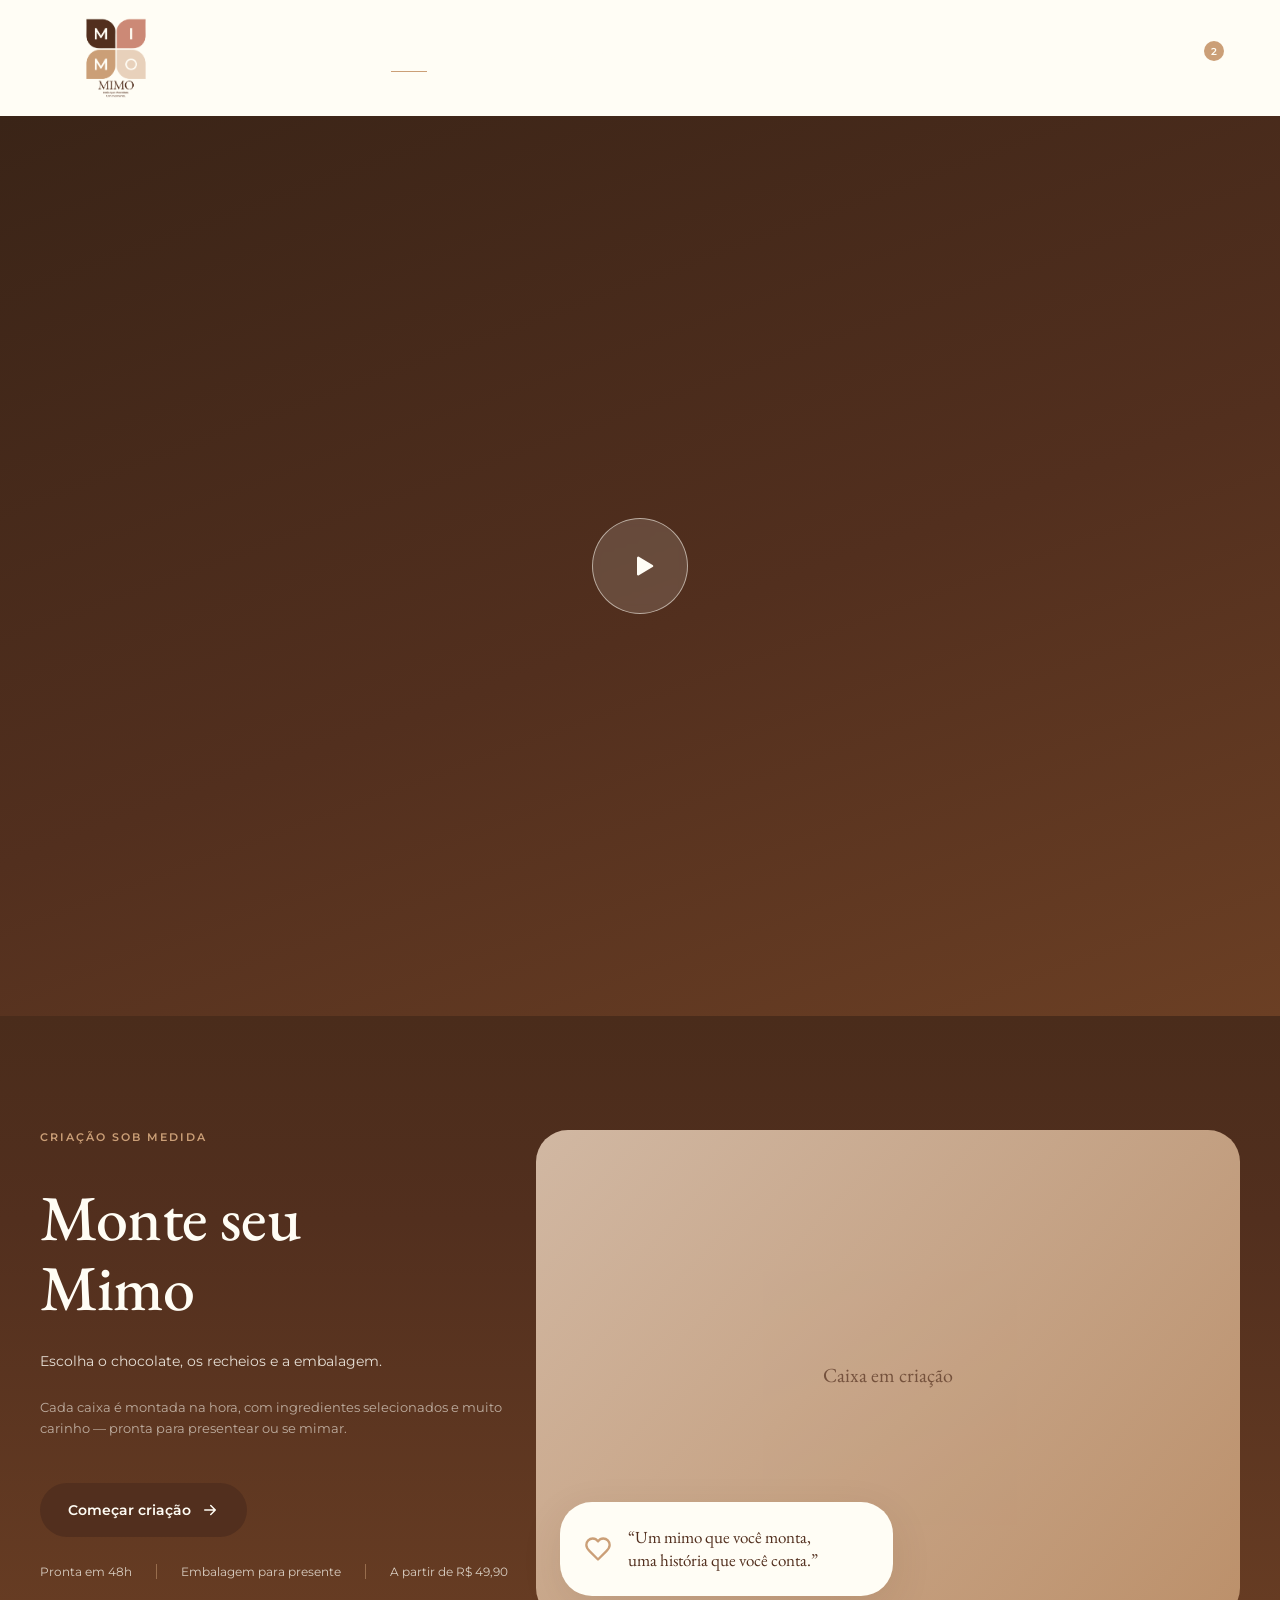
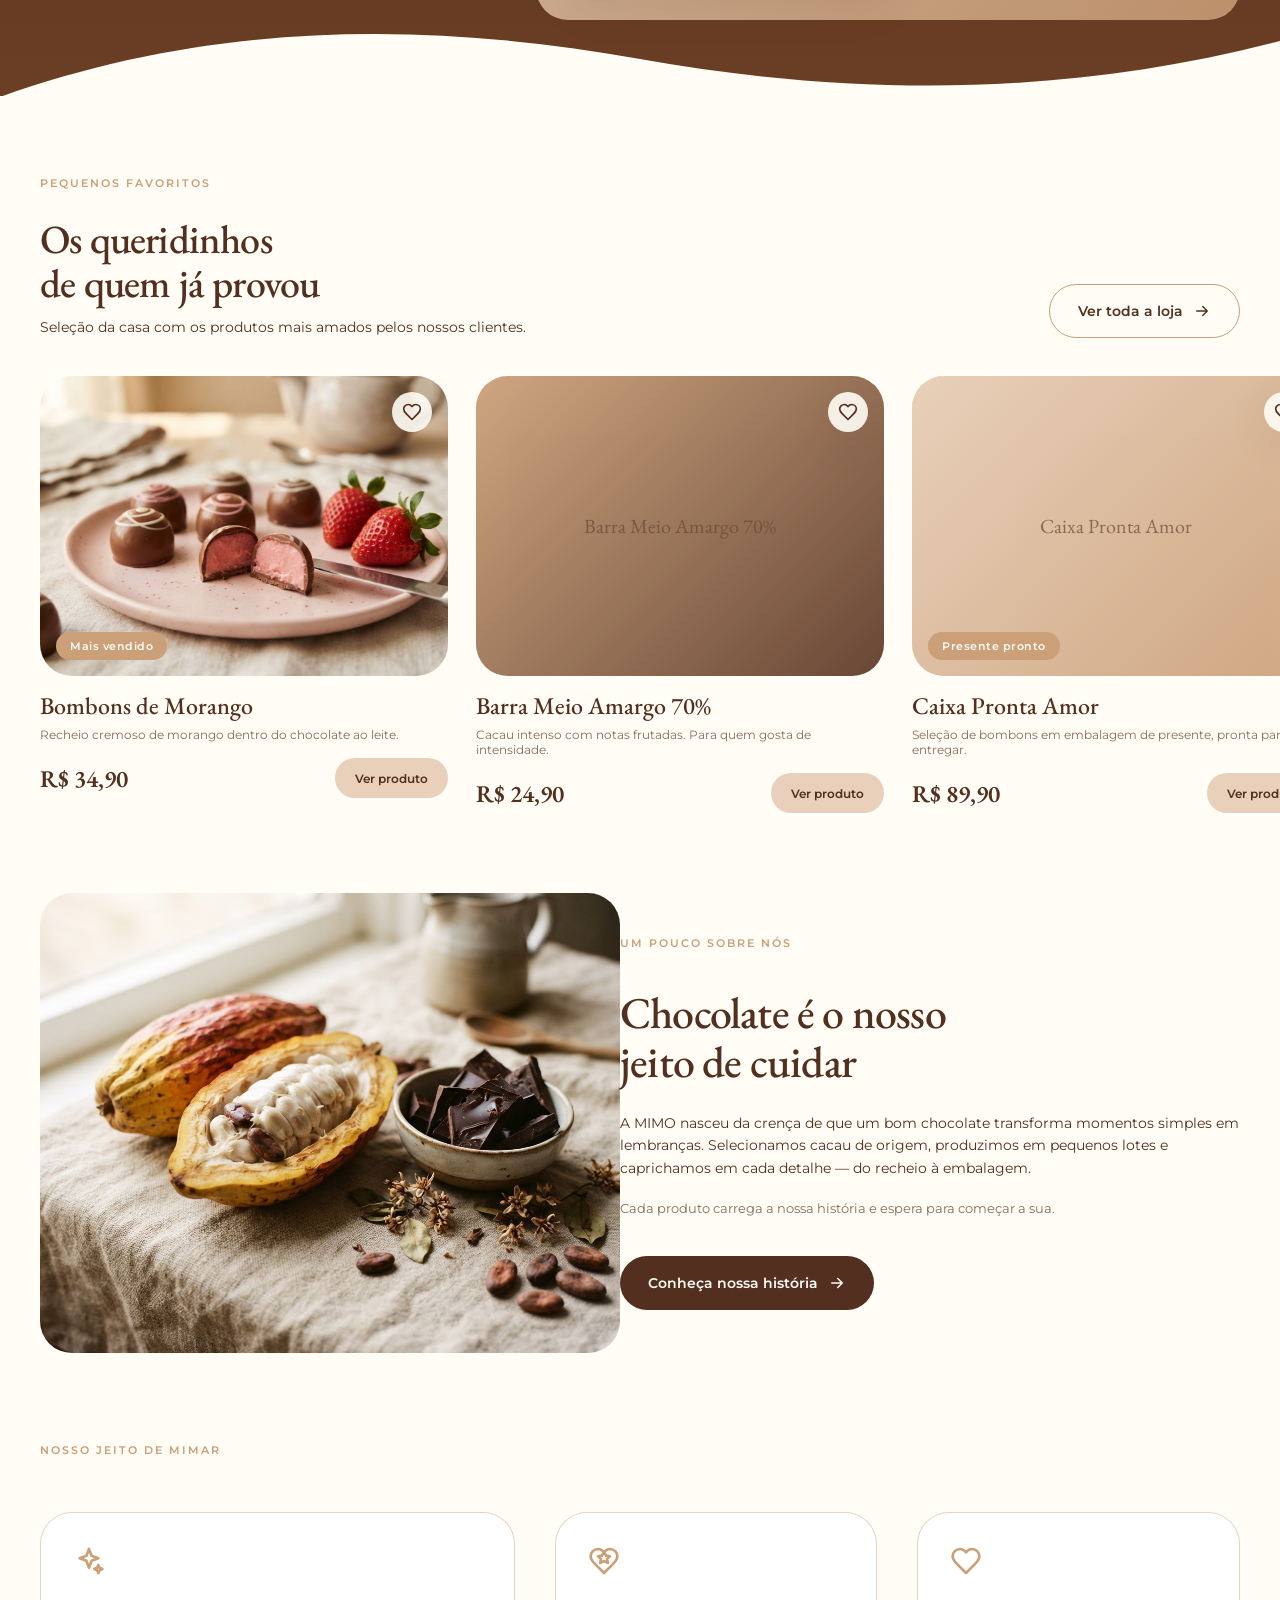
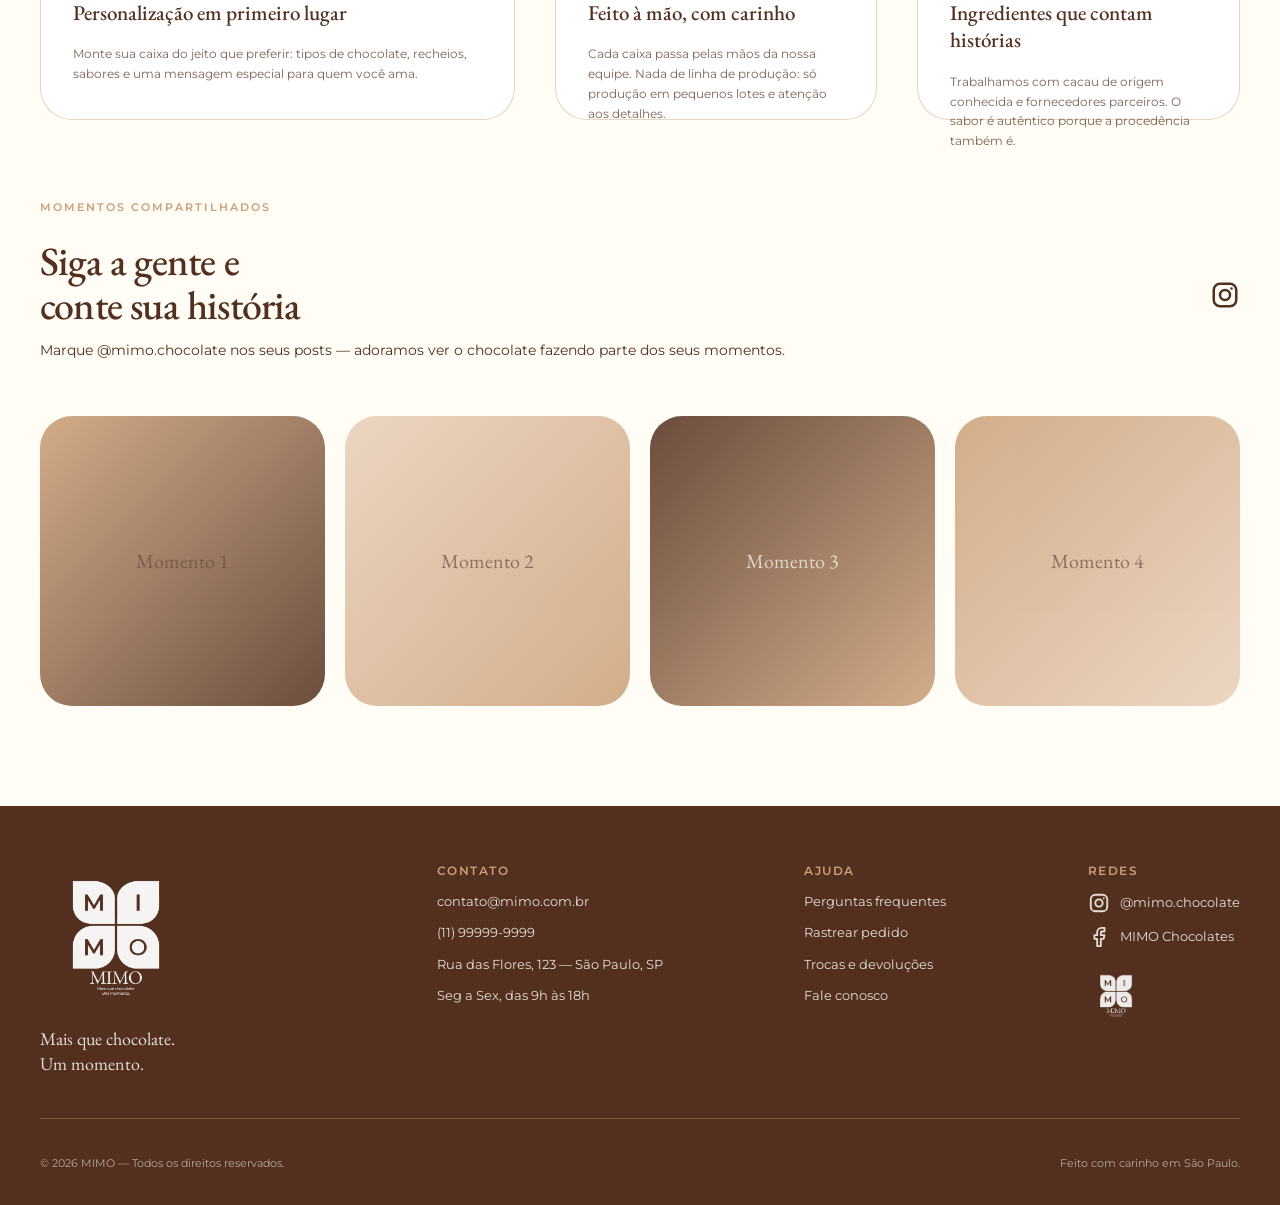
==== index.html @ 8978c0ea "Estrutura inicial do site MIMO: página Início + assets de referência - index.html + assets/css + ass" ====
<!DOCTYPE html>
<html lang="pt-BR">
<head>
  <meta charset="UTF-8">
  <meta name="viewport" content="width=device-width, initial-scale=1.0">
  <title>MIMO — Mais que chocolate. Um momento.</title>
  <link rel="preconnect" href="https://fonts.googleapis.com">
  <link rel="preconnect" href="https://fonts.gstatic.com" crossorigin>
  <link href="https://fonts.googleapis.com/css2?family=EB+Garamond:ital,wght@0,400;0,500;0,600;1,400&family=Montserrat:wght@400;500;600&display=swap" rel="stylesheet">
  <link rel="stylesheet" href="assets/css/style.css">
</head>
<body>

  <!-- ===================== CABEÇALHO ===================== -->
  <header class="site-header" id="siteHeader">
    <a class="header__logo" href="index.html" aria-label="MIMO — página inicial">
      <img src="assets/img/logo.png" alt="MIMO — Mais que chocolate. Um momento.">
    </a>

    <nav class="header__nav" aria-label="Navegação principal">
      <a href="index.html" class="is-active">Início</a>
      <a href="loja.html">Loja</a>
      <a href="criacao.html">Monte seu Mimo</a>
      <a href="mimo-club.html">Mimo Club</a>
      <a href="sobre.html">Sobre</a>
    </nav>

    <div class="header__actions">
      <button class="header__icon" aria-label="Buscar">
        <svg viewBox="0 0 24 24" fill="none" stroke="currentColor" stroke-width="2" stroke-linecap="round"><circle cx="11" cy="11" r="7"/><path d="m20 20-3.5-3.5"/></svg>
      </button>
      <a class="header__icon" href="favoritos.html" aria-label="Favoritos">
        <svg viewBox="0 0 24 24" fill="none" stroke="currentColor" stroke-width="2" stroke-linecap="round" stroke-linejoin="round"><path d="M19 14c1.5-1.5 3-3.2 3-5.5A5.5 5.5 0 0 0 16.5 3c-1.8 0-3.4 1-4.5 2.5C10.9 4 9.3 3 7.5 3A5.5 5.5 0 0 0 2 8.5c0 2.3 1.5 4 3 5.5l7 7Z"/></svg>
      </a>
      <a class="header__account" href="login.html">
        <svg viewBox="0 0 24 24" fill="none" stroke="currentColor" stroke-width="2" stroke-linecap="round" stroke-linejoin="round"><circle cx="12" cy="8" r="4"/><path d="M4 21c0-4 3.6-6.5 8-6.5s8 2.5 8 6.5"/></svg>
        <span>Conta</span>
      </a>
      <a class="header__cart" href="#" aria-label="Carrinho">
        <svg viewBox="0 0 24 24" fill="none" stroke="currentColor" stroke-width="2" stroke-linecap="round" stroke-linejoin="round"><path d="M6 7h12l1.5 13.5a1 1 0 0 1-1 1.1H5.5a1 1 0 0 1-1-1.1L6 7Z"/><path d="M9 10V6a3 3 0 0 1 6 0v4"/></svg>
        <span class="header__cart-count">2</span>
      </a>
    </div>
  </header>

  <main>
    <!-- ===================== HERO / VÍDEO ===================== -->
    <section class="hero" aria-label="Apresentação em vídeo">
      <div class="hero__media">
        <!-- TODO: substituir placeholder pelo vídeo real quando disponível -->
        <div class="hero__placeholder" role="img" aria-label="Vídeo de apresentação da MIMO">
          <button class="hero__play" aria-label="Reproduzir vídeo">
            <svg viewBox="0 0 24 24" fill="currentColor"><path d="M8 5.5v13a1 1 0 0 0 1.5.87l11-6.5a1 1 0 0 0 0-1.74l-11-6.5A1 1 0 0 0 8 5.5Z"/></svg>
          </button>
        </div>
      </div>
    </section>

    <!-- ===================== MONTE SEU MIMO ===================== -->
    <section class="custom">
      <div class="custom__inner">
        <div class="custom__text">
          <p class="chamada">Criação sob medida</p>
          <h1 class="display">Monte seu<br>Mimo</h1>
          <p class="apoio">Escolha o chocolate, os recheios e a embalagem.</p>
          <p class="apoio apoio--muted">Cada caixa é montada na hora, com ingredientes selecionados e muito carinho — pronta para presentear ou se mimar.</p>
          <a href="criacao.html" class="btn btn--primary">
            Começar criação
            <svg viewBox="0 0 24 24" fill="none" stroke="currentColor" stroke-width="2" stroke-linecap="round" stroke-linejoin="round"><path d="M5 12h14M13 6l6 6-6 6"/></svg>
          </a>
          <div class="custom__details">
            <span>Pronta em 48h</span>
            <span>Embalagem para presente</span>
            <span>A partir de R$ 49,90</span>
          </div>
        </div>

        <div class="custom__photo">
          <!-- TODO: substituir placeholder pela foto "Caixa em criação" original do Figma -->
          <div class="photo-placeholder ph-1">
            <span>Caixa em criação</span>
          </div>
          <div class="custom__note">
            <svg viewBox="0 0 24 24" fill="none" stroke="currentColor" stroke-width="2" stroke-linecap="round" stroke-linejoin="round"><path d="M19 14c1.5-1.5 3-3.2 3-5.5A5.5 5.5 0 0 0 16.5 3c-1.8 0-3.4 1-4.5 2.5C10.9 4 9.3 3 7.5 3A5.5 5.5 0 0 0 2 8.5c0 2.3 1.5 4 3 5.5l7 7Z"/></svg>
            <p>“Um mimo que você monta,<br>uma história que você conta.”</p>
          </div>
        </div>
      </div>
      <svg class="custom__wave" viewBox="0 0 1440 76" preserveAspectRatio="none" aria-hidden="true">
        <path d="M0 76 C 240 0, 480 0, 720 38 C 960 76, 1200 76, 1440 20 L1440 76 L0 76 Z" fill="#FFFDF5"/>
      </svg>
    </section>

    <!-- ===================== PEQUENOS FAVORITOS ===================== -->
    <section class="favorites">
      <div class="section-head">
        <div class="section-head__text">
          <p class="chamada">Pequenos favoritos</p>
          <h2 class="display">Os queridinhos<br>de quem já provou</h2>
          <p class="apoio">Seleção da casa com os produtos mais amados pelos nossos clientes.</p>
        </div>
        <a href="loja.html" class="btn btn--ghost">
          Ver toda a loja
          <svg viewBox="0 0 24 24" fill="none" stroke="currentColor" stroke-width="2" stroke-linecap="round" stroke-linejoin="round"><path d="M5 12h14M13 6l6 6-6 6"/></svg>
        </a>
      </div>

      <div class="products">
        <article class="product">
          <div class="product__media">
            <img src="assets/img/produto-bombons.jpg" alt="Bombons de Morango">
            <button class="product__fav" aria-label="Favoritar Bombons de Morango">
              <svg viewBox="0 0 24 24" fill="none" stroke="currentColor" stroke-width="2" stroke-linecap="round" stroke-linejoin="round"><path d="M19 14c1.5-1.5 3-3.2 3-5.5A5.5 5.5 0 0 0 16.5 3c-1.8 0-3.4 1-4.5 2.5C10.9 4 9.3 3 7.5 3A5.5 5.5 0 0 0 2 8.5c0 2.3 1.5 4 3 5.5l7 7Z"/></svg>
            </button>
            <span class="product__badge">Mais vendido</span>
          </div>
          <div class="product__info">
            <h3 class="product__name">Bombons de Morango</h3>
            <p class="product__desc">Recheio cremoso de morango dentro do chocolate ao leite.</p>
            <div class="product__buy">
              <span class="product__price">R$ 34,90</span>
              <a href="produto.html" class="btn btn--sm">Ver produto</a>
            </div>
          </div>
        </article>

        <article class="product">
          <div class="product__media">
            <div class="photo-placeholder ph-2">
              <span>Barra Meio Amargo 70%</span>
            </div>
            <button class="product__fav" aria-label="Favoritar Barra Meio Amargo 70%">
              <svg viewBox="0 0 24 24" fill="none" stroke="currentColor" stroke-width="2" stroke-linecap="round" stroke-linejoin="round"><path d="M19 14c1.5-1.5 3-3.2 3-5.5A5.5 5.5 0 0 0 16.5 3c-1.8 0-3.4 1-4.5 2.5C10.9 4 9.3 3 7.5 3A5.5 5.5 0 0 0 2 8.5c0 2.3 1.5 4 3 5.5l7 7Z"/></svg>
            </button>
          </div>
          <div class="product__info">
            <h3 class="product__name">Barra Meio Amargo 70%</h3>
            <p class="product__desc">Cacau intenso com notas frutadas. Para quem gosta de intensidade.</p>
            <div class="product__buy">
              <span class="product__price">R$ 24,90</span>
              <a href="produto.html" class="btn btn--sm">Ver produto</a>
            </div>
          </div>
        </article>

        <article class="product">
          <div class="product__media">
            <!-- TODO: foto "Caixa Pronta Amor" -->
            <div class="photo-placeholder ph-1">
              <span>Caixa Pronta Amor</span>
            </div>
            <button class="product__fav" aria-label="Favoritar Caixa Pronta Amor">
              <svg viewBox="0 0 24 24" fill="none" stroke="currentColor" stroke-width="2" stroke-linecap="round" stroke-linejoin="round"><path d="M19 14c1.5-1.5 3-3.2 3-5.5A5.5 5.5 0 0 0 16.5 3c-1.8 0-3.4 1-4.5 2.5C10.9 4 9.3 3 7.5 3A5.5 5.5 0 0 0 2 8.5c0 2.3 1.5 4 3 5.5l7 7Z"/></svg>
            </button>
            <span class="product__badge">Presente pronto</span>
          </div>
          <div class="product__info">
            <h3 class="product__name">Caixa Pronta Amor</h3>
            <p class="product__desc">Seleção de bombons em embalagem de presente, pronta para entregar.</p>
            <div class="product__buy">
              <span class="product__price">R$ 89,90</span>
              <a href="produto.html" class="btn btn--sm">Ver produto</a>
            </div>
          </div>
        </article>
      </div>
    </section>

    <!-- ===================== UM POUCO SOBRE NÓS ===================== -->
    <section class="about">
      <div class="about__photo">
        <img src="assets/img/sobre-foto-1.jpg" alt="Artesanato MIMO">
      </div>
      <div class="about__text">
        <p class="chamada">Um pouco sobre nós</p>
        <h2 class="display">Chocolate é o nosso<br>jeito de cuidar</h2>
        <p class="apoio">A MIMO nasceu da crença de que um bom chocolate transforma momentos simples em lembranças. Selecionamos cacau de origem, produzimos em pequenos lotes e caprichamos em cada detalhe — do recheio à embalagem.</p>
        <p class="apoio apoio--muted">Cada produto carrega a nossa história e espera para começar a sua.</p>
        <a href="sobre.html" class="btn btn--primary">
          Conheça nossa história
          <svg viewBox="0 0 24 24" fill="none" stroke="currentColor" stroke-width="2" stroke-linecap="round" stroke-linejoin="round"><path d="M5 12h14M13 6l6 6-6 6"/></svg>
        </a>
      </div>
    </section>

    <!-- ===================== NOSSO JEITO DE MIMAR ===================== -->
    <section class="values">
      <p class="chamada">Nosso jeito de mimar</p>
      <div class="values__grid">
        <div class="value">
          <svg viewBox="0 0 24 24" fill="none" stroke="currentColor" stroke-width="2" stroke-linecap="round" stroke-linejoin="round"><path d="M12 3l1.9 5.1L19 10l-5.1 1.9L12 17l-1.9-5.1L5 10l5.1-1.9L12 3Z"/><path d="M19 15l.9 2.1L22 18l-2.1.9L19 21l-.9-2.1L16 18l2.1-.9L19 15Z"/></svg>
          <h3>Personalização em primeiro lugar</h3>
          <p>Monte sua caixa do jeito que preferir: tipos de chocolate, recheios, sabores e uma mensagem especial para quem você ama.</p>
        </div>
        <div class="value">
          <svg viewBox="0 0 24 24" fill="none" stroke="currentColor" stroke-width="2" stroke-linecap="round" stroke-linejoin="round"><path d="M19 14c1.5-1.5 3-3.2 3-5.5A5.5 5.5 0 0 0 16.5 3c-1.8 0-3.4 1-4.5 2.5C10.9 4 9.3 3 7.5 3A5.5 5.5 0 0 0 2 8.5c0 2.3 1.5 4 3 5.5l7 7Z"/><path d="M12 5l1.5 3 3 .4-2.2 2 .6 3.1L12 12l-2.9 1.5.6-3.1-2.2-2 3-.4L12 5Z"/></svg>
          <h3>Feito à mão, com carinho</h3>
          <p>Cada caixa passa pelas mãos da nossa equipe. Nada de linha de produção: só produção em pequenos lotes e atenção aos detalhes.</p>
        </div>
        <div class="value">
          <svg viewBox="0 0 24 24" fill="none" stroke="currentColor" stroke-width="2" stroke-linecap="round" stroke-linejoin="round"><path d="M19 14c1.5-1.5 3-3.2 3-5.5A5.5 5.5 0 0 0 16.5 3c-1.8 0-3.4 1-4.5 2.5C10.9 4 9.3 3 7.5 3A5.5 5.5 0 0 0 2 8.5c0 2.3 1.5 4 3 5.5l7 7Z"/></svg>
          <h3>Ingredientes que contam histórias</h3>
          <p>Trabalhamos com cacau de origem conhecida e fornecedores parceiros. O sabor é autêntico porque a procedência também é.</p>
        </div>
      </div>
    </section>

    <!-- ===================== MOMENTOS COMPARTILHADOS ===================== -->
    <section class="moments">
      <div class="moments__head">
        <div class="moments__invite">
          <p class="chamada">Momentos compartilhados</p>
          <h2 class="display">Siga a gente e<br>conte sua história</h2>
          <p class="apoio">Marque @mimo.chocolate nos seus posts — adoramos ver o chocolate fazendo parte dos seus momentos.</p>
        </div>
        <a class="moments__instagram" href="https://instagram.com" target="_blank" rel="noopener" aria-label="Instagram da MIMO">
          <svg viewBox="0 0 24 24" fill="none" stroke="currentColor" stroke-width="2" stroke-linecap="round" stroke-linejoin="round"><rect x="3" y="3" width="18" height="18" rx="5"/><circle cx="12" cy="12" r="4"/><circle cx="17.2" cy="6.8" r="1" fill="currentColor" stroke="none"/></svg>
        </a>
      </div>
      <div class="moments__gallery">
        <!-- TODO: substituir placeholders pelas 4 fotos da galeria do Figma -->
        <div class="photo-placeholder ph-2"><span>Momento 1</span></div>
        <div class="photo-placeholder ph-1"><span>Momento 2</span></div>
        <div class="photo-placeholder ph-3"><span>Momento 3</span></div>
        <div class="photo-placeholder ph-4"><span>Momento 4</span></div>
      </div>
    </section>
  </main>

  <!-- ===================== RODAPÉ ===================== -->
  <footer class="footer">
    <div class="footer__grid">
      <div class="footer__brand">
        <img src="assets/img/logo.png" alt="MIMO" class="footer__logo">
        <p class="footer__tagline">Mais que chocolate.<br>Um momento.</p>
      </div>

      <div class="footer__col">
        <h4>Contato</h4>
        <p>contato@mimo.com.br</p>
        <p>(11) 99999-9999</p>
        <p>Rua das Flores, 123 — São Paulo, SP</p>
        <p>Seg a Sex, das 9h às 18h</p>
      </div>

      <div class="footer__col">
        <h4>Ajuda</h4>
        <a href="#">Perguntas frequentes</a>
        <a href="#">Rastrear pedido</a>
        <a href="#">Trocas e devoluções</a>
        <a href="#">Fale conosco</a>
      </div>

      <div class="footer__col">
        <h4>Redes</h4>
        <a href="https://instagram.com" target="_blank" rel="noopener" class="footer__social">
          <svg viewBox="0 0 24 24" fill="none" stroke="currentColor" stroke-width="2" stroke-linecap="round" stroke-linejoin="round"><rect x="3" y="3" width="18" height="18" rx="5"/><circle cx="12" cy="12" r="4"/><circle cx="17.2" cy="6.8" r="1" fill="currentColor" stroke="none"/></svg>
          <span>@mimo.chocolate</span>
        </a>
        <a href="https://facebook.com" target="_blank" rel="noopener" class="footer__social">
          <svg viewBox="0 0 24 24" fill="none" stroke="currentColor" stroke-width="2" stroke-linecap="round" stroke-linejoin="round"><path d="M18 2h-3a5 5 0 0 0-5 5v3H7v4h3v8h4v-8h3l1-4h-4V7a1 1 0 0 1 1-1h3Z"/></svg>
          <span>MIMO Chocolates</span>
        </a>
        <img src="assets/img/logo.png" alt="Símbolo MIMO" class="footer__symbol">
      </div>
    </div>

    <hr class="footer__divider">
    <div class="footer__legal">
      <span>© 2026 MIMO — Todos os direitos reservados.</span>
      <span>Feito com carinho em São Paulo.</span>
    </div>
  </footer>

  <script src="assets/js/main.js"></script>
</body>
</html>
---- assets/css/style.css ----
/* ============================================================
   MIMO — Design tokens (extraídos do Figma)
   ============================================================ */
:root {
  --color-creme: #FFFDF5;
  --color-marrom: #522F1E;
  --color-dourado: #CB9F77;
  --color-bege: #E8D0BA;

  --font-display: "EB Garamond", Georgia, serif;
  --font-ui: "Montserrat", system-ui, sans-serif;

  --margin-page: 80px;
  --header-height: 116px;

  --radius-btn: 999px;
  --radius-input: 24px;
  --radius-card: 32px;

  --shadow-soft: 0 12px 40px rgba(82, 47, 30, 0.10);
}

/* ============================================================
   Base
   ============================================================ */
*, *::before, *::after { box-sizing: border-box; margin: 0; padding: 0; }

html { scroll-behavior: smooth; }

body {
  font-family: var(--font-ui);
  font-size: 14px;
  font-weight: 400;
  color: var(--color-marrom);
  background: var(--color-creme);
  -webkit-font-smoothing: antialiased;
}

img { display: block; max-width: 100%; }
a { color: inherit; text-decoration: none; }
button { font: inherit; color: inherit; background: none; border: 0; cursor: pointer; }

/* Tipografia hierárquica do design system */
.chamada {
  font-size: 11px;
  font-weight: 600;
  letter-spacing: 2px;
  text-transform: uppercase;
  color: var(--color-dourado);
}

.display {
  font-family: var(--font-display);
  font-weight: 500;
  font-size: 52px;
  line-height: 1.1;
  letter-spacing: -0.8px;
  color: var(--color-marrom);
}

.apoio {
  font-size: 14px;
  line-height: 1.6;
  color: var(--color-marrom);
}
.apoio--muted { opacity: 0.75; }

/* Botões */
.btn {
  display: inline-flex;
  align-items: center;
  gap: 10px;
  height: 54px;
  padding: 0 28px;
  border-radius: var(--radius-btn);
  font-size: 14px;
  font-weight: 600;
  transition: transform 0.2s ease, box-shadow 0.2s ease, background 0.2s ease;
}
.btn svg { width: 18px; height: 18px; }
.btn:hover { transform: translateY(-2px); }

.btn--primary {
  background: var(--color-marrom);
  color: var(--color-creme);
}
.btn--primary:hover { box-shadow: var(--shadow-soft); }

.btn--ghost {
  border: 1.5px solid var(--color-dourado);
  color: var(--color-marrom);
  background: transparent;
}
.btn--ghost:hover { background: var(--color-bege); }

.btn--sm {
  height: 40px;
  padding: 0 20px;
  font-size: 12px;
  border-radius: var(--radius-btn);
  background: var(--color-bege);
  color: var(--color-marrom);
}
.btn--sm:hover { background: var(--color-dourado); }

/* Placeholder de fotografia (substituir por <img> quando assets forem baixados) */
.photo-placeholder {
  width: 100%;
  height: 100%;
  display: flex;
  align-items: center;
  justify-content: center;
  background: linear-gradient(135deg, var(--ph-a, #E8D0BA), var(--ph-b, #CB9F77));
  border-radius: var(--radius-card);
  color: var(--color-marrom);
  font-family: var(--font-display);
  font-size: 20px;
  opacity: 0.85;
}
.photo-placeholder span { opacity: 0.7; }

/* Variações de cor dos placeholders (substituir por <img> quando os assets forem baixados) */
.ph-1 { --ph-a: #E8D0BA; --ph-b: #CB9F77; }
.ph-2 { --ph-a: #CB9F77; --ph-b: #522F1E; }
.ph-3 { --ph-a: #522F1E; --ph-b: #CB9F77; color: var(--color-creme); }
.ph-4 { --ph-a: #CB9F77; --ph-b: #E8D0BA; }

/* ============================================================
   Cabeçalho
   ============================================================ */
.site-header {
  position: fixed;
  inset: 0 0 auto 0;
  height: var(--header-height);
  display: flex;
  align-items: center;
  justify-content: space-between;
  padding: 0 64px;
  z-index: 100;
  transition: background 0.35s ease, box-shadow 0.35s ease;
}
.site-header.is-scrolled {
  background: var(--color-creme);
  box-shadow: 0 1px 0 rgba(203, 159, 119, 0.4);
}

.header__logo img { height: 104px; width: auto; }

.header__nav {
  display: flex;
  gap: 30px;
  font-size: 13px;
  font-weight: 500;
}
.header__nav a { position: relative; padding: 6px 0; transition: color 0.2s; }
.header__nav a::after {
  content: "";
  position: absolute;
  left: 0; right: 100%; bottom: 0;
  height: 1.5px;
  background: var(--color-dourado);
  transition: right 0.25s ease;
}
.header__nav a:hover::after,
.header__nav a.is-active::after { right: 0; }
.site-header.is-scrolled .header__nav a { color: var(--color-marrom); }
.site-header:not(.is-scrolled) .header__nav a { color: var(--color-creme); }
.site-header:not(.is-scrolled) .header__icon,
.site-header:not(.is-scrolled) .header__account,
.site-header:not(.is-scrolled) .header__cart { color: var(--color-creme); }

.header__actions { display: flex; align-items: center; gap: 20px; }

.header__icon,
.header__account,
.header__cart {
  display: inline-flex;
  align-items: center;
  color: var(--color-marrom);
  transition: color 0.2s;
}
.header__icon svg,
.header__account svg,
.header__cart svg { width: 22px; height: 22px; }
.header__icon:hover, .header__account:hover, .header__cart:hover { color: var(--color-dourado); }

.header__account { gap: 8px; font-size: 13px; font-weight: 500; }

.header__cart { position: relative; }
.header__cart-count {
  position: absolute;
  top: -6px;
  right: -8px;
  min-width: 20px;
  height: 20px;
  padding: 0 4px;
  border-radius: 999px;
  background: var(--color-dourado);
  color: var(--color-creme);
  font-size: 10px;
  font-weight: 600;
  display: flex;
  align-items: center;
  justify-content: center;
}

/* ============================================================
   Hero — vídeo placeholder (900px)
   ============================================================ */
.hero { position: relative; height: 900px; margin-top: var(--header-height); }
.hero__media, .hero__placeholder {
  position: absolute;
  inset: 0;
  background: linear-gradient(160deg, #3a2417 0%, #522F1E 55%, #6b3f24 100%);
}
.hero__placeholder {
  display: flex;
  align-items: center;
  justify-content: center;
}
.hero__play {
  width: 96px;
  height: 96px;
  border-radius: 50%;
  background: rgba(255, 253, 245, 0.14);
  border: 1.5px solid rgba(255, 253, 245, 0.55);
  backdrop-filter: blur(4px);
  display: flex;
  align-items: center;
  justify-content: center;
  color: var(--color-creme);
  transition: transform 0.25s ease, background 0.25s ease;
}
.hero__play svg { width: 30px; height: 30px; margin-left: 4px; }
.hero__play:hover { transform: scale(1.08); background: rgba(255, 253, 245, 0.22); }

/* ============================================================
   Monte seu Mimo (y900 → ondulação → fundo creme)
   ============================================================ */
.custom { position: relative; background: linear-gradient(180deg, #4a2c1b 0%, #522F1E 30%, #6b3f24 100%); padding-bottom: 76px; }
.custom__inner {
  max-width: 1280px;
  margin: 0 auto;
  padding: 114px var(--margin-page) 0;
  display: flex;
  justify-content: space-between;
  align-items: flex-start;
}
.custom__text { width: 500px; color: var(--color-creme); }
.custom__text .chamada { color: var(--color-dourado); }
.custom__text .display { color: var(--color-creme); font-size: 64px; margin: 39px 0 26px; }
.custom__text .apoio { color: rgba(255, 253, 245, 0.85); margin-bottom: 25px; }
.custom__text .apoio--muted { font-size: 13px; opacity: 0.7; margin-bottom: 44px; }

.custom__details {
  margin-top: 27px;
  display: flex;
  gap: 24px;
  font-size: 12px;
  color: rgba(255, 253, 245, 0.75);
}
.custom__details span + span { padding-left: 24px; border-left: 1px solid rgba(203, 159, 119, 0.5); }
.custom__details span:first-child { padding-left: 0; border-left: 0; }

.custom__photo {
  position: relative;
  width: 710px;
  height: 490px;
}
.custom__photo .photo-placeholder { border-radius: var(--radius-card); height: 490px; }

.custom__note {
  position: absolute;
  left: 24px;
  bottom: 24px;
  width: 333px;
  min-height: 94px;
  background: var(--color-creme);
  border-radius: var(--radius-card);
  padding: 22px 24px;
  display: flex;
  align-items: center;
  gap: 16px;
  box-shadow: var(--shadow-soft);
}
.custom__note svg { width: 28px; height: 28px; color: var(--color-dourado); flex-shrink: 0; }
.custom__note p {
  font-family: var(--font-display);
  font-size: 17px;
  line-height: 1.35;
  color: var(--color-marrom);
}

.custom__wave {
  position: absolute;
  left: 0; right: 0; bottom: -1px;
  width: 100%;
  height: 76px;
  display: block;
}

/* ============================================================
   Pequenos favoritos
   ============================================================ */
.favorites { padding: 80px var(--margin-page) 0; }

.section-head {
  max-width: 1280px;
  margin: 0 auto 38px;
  display: flex;
  justify-content: space-between;
  align-items: flex-end;
}
.section-head__text { width: 730px; }
.section-head .display { font-size: 40px; margin-top: 27px; }
.section-head .apoio { margin-top: 11px; }

.products {
  max-width: 1280px;
  margin: 0 auto;
  display: flex;
  gap: 28px;
}

.product {
  width: 408px;
  flex-shrink: 0;
}
.product__media {
  position: relative;
  width: 408px;
  height: 300px;
  border-radius: var(--radius-card);
  overflow: hidden;
  background: var(--color-bege);
}
.product__media img { width: 100%; height: 100%; object-fit: cover; }
.product__media .photo-placeholder { border-radius: 0; height: 100%; }

.product__fav {
  position: absolute;
  top: 16px;
  right: 16px;
  width: 40px;
  height: 40px;
  border-radius: 50%;
  background: rgba(255, 253, 245, 0.9);
  display: flex;
  align-items: center;
  justify-content: center;
  color: var(--color-marrom);
  box-shadow: var(--shadow-soft);
  transition: transform 0.2s ease, color 0.2s ease;
}
.product__fav svg { width: 20px; height: 20px; }
.product__fav:hover { transform: scale(1.1); color: #c25e5e; }
.product__fav.is-active { color: #c25e5e; }
.product__fav.is-active svg { fill: #c25e5e; }

.product__badge {
  position: absolute;
  left: 16px;
  bottom: 16px;
  height: 28px;
  padding: 0 14px;
  border-radius: 999px;
  background: var(--color-dourado);
  color: var(--color-creme);
  font-size: 11px;
  font-weight: 600;
  letter-spacing: 0.5px;
  display: flex;
  align-items: center;
}

.product__info { padding-top: 16px; }
.product__name {
  font-family: var(--font-display);
  font-size: 24px;
  font-weight: 500;
  line-height: 1.2;
  color: var(--color-marrom);
}
.product__desc {
  margin-top: 6px;
  font-size: 12px;
  color: rgba(82, 47, 30, 0.7);
}
.product__buy {
  margin-top: 16px;
  display: flex;
  justify-content: space-between;
  align-items: center;
}
.product__price {
  font-family: var(--font-display);
  font-size: 24px;
  font-weight: 600;
}

/* ============================================================
   Um pouco sobre nós
   ============================================================ */
.about {
  max-width: 1280px;
  margin: 80px auto 0;
  padding: 0 var(--margin-page);
  display: flex;
  justify-content: space-between;
  align-items: center;
}
.about__photo {
  width: 580px;
  height: 460px;
  border-radius: var(--radius-card);
  overflow: hidden;
  flex-shrink: 0;
}
.about__photo img { width: 100%; height: 100%; object-fit: cover; }

.about__text { width: 620px; }
.about__text .display { font-size: 44px; margin: 39px 0 26px; }
.about__text .apoio { margin-bottom: 19px; }
.about__text .apoio--muted { font-size: 13px; opacity: 0.7; margin-bottom: 37px; }

/* ============================================================
   Nosso jeito de mimar
   ============================================================ */
.values { padding: 90px var(--margin-page) 0; }
.values > .chamada { display: block; max-width: 1280px; margin: 0 auto 55px; }

.values__grid {
  max-width: 1280px;
  margin: 0 auto;
  display: flex;
  gap: 40px;
}

.value {
  width: 510px;
  height: 208px;
  padding: 32px;
  background: #fff;
  border: 1px solid rgba(203, 159, 119, 0.45);
  border-radius: var(--radius-card);
}
.value:nth-child(2), .value:nth-child(3) { width: 345px; }
.value svg { width: 32px; height: 32px; color: var(--color-dourado); margin-bottom: 18px; }
.value h3 {
  font-family: var(--font-display);
  font-size: 21px;
  font-weight: 500;
  line-height: 1.3;
  margin-bottom: 18px;
}
.value p { font-size: 12px; line-height: 1.65; opacity: 0.75; }

/* ============================================================
   Momentos compartilhados
   ============================================================ */
.moments { padding: 80px var(--margin-page) 0; }

.moments__head {
  max-width: 1280px;
  margin: 0 auto 54px;
  display: flex;
  justify-content: space-between;
  align-items: flex-start;
}
.moments__invite { width: 900px; }
.moments__invite .display { font-size: 40px; margin-top: 25px; }
.moments__invite .apoio { margin-top: 12px; }

.moments__instagram {
  width: 30px;
  height: 30px;
  margin-top: 80px;
  color: var(--color-marrom);
  transition: color 0.2s;
}
.moments__instagram svg { width: 100%; height: 100%; }
.moments__instagram:hover { color: var(--color-dourado); }

.moments__gallery {
  max-width: 1280px;
  margin: 0 auto;
  display: flex;
  gap: 20px;
}
.moments__gallery .photo-placeholder {
  flex: 1;
  height: 290px;
  border-radius: var(--radius-card);
}

/* ============================================================
   Rodapé
   ============================================================ */
.footer {
  margin-top: 100px;
  padding: 56px var(--margin-page) 35px;
  background: var(--color-marrom);
  color: var(--color-creme);
}

.footer__grid {
  max-width: 1280px;
  margin: 0 auto;
  display: flex;
  justify-content: space-between;
  gap: 40px;
}

.footer__brand { width: 255px; }
.footer__logo { height: 152px; width: auto; filter: brightness(0) invert(1); opacity: 0.95; }
.footer__tagline {
  margin-top: 12px;
  font-family: var(--font-display);
  font-size: 18px;
  line-height: 1.4;
  opacity: 0.85;
}

.footer__col { font-size: 13px; line-height: 1.5; }
.footer__col h4 {
  font-size: 12px;
  font-weight: 600;
  letter-spacing: 1.5px;
  text-transform: uppercase;
  color: var(--color-dourado);
  margin-bottom: 12px;
}
.footer__col p { margin-bottom: 12px; opacity: 0.85; }
.footer__col a { display: block; margin-bottom: 12px; opacity: 0.85; transition: opacity 0.2s; }
.footer__col a:hover { opacity: 1; color: var(--color-dourado); }

.footer__social {
  display: flex !important;
  align-items: center;
  gap: 10px;
}
.footer__social svg { width: 22px; height: 22px; flex-shrink: 0; }

.footer__symbol {
  width: 56px;
  height: 56px;
  margin-top: 20px;
  border-radius: 50%;
  filter: brightness(0) invert(1);
  opacity: 0.9;
}

.footer__divider {
  max-width: 1280px;
  margin: 42px auto 0;
  border: 0;
  border-top: 1px solid rgba(203, 159, 119, 0.35);
}

.footer__legal {
  max-width: 1280px;
  margin: 37px auto 0;
  display: flex;
  justify-content: space-between;
  font-size: 11px;
  opacity: 0.6;
}

/* ============================================================
   Responsivo (o design só tem desktop 1440px — ajustes mínimos)
   ============================================================ */
@media (max-width: 1280px) {
  :root { --margin-page: 40px; }
  .products, .section-head, .about, .values__grid, .moments__head, .moments__gallery, .footer__grid { max-width: none; }
}
@media (max-width: 1100px) {
  .header__nav { display: none; }
  .custom__inner, .about { flex-direction: column; }
  .custom__text, .about__text { width: 100%; margin-bottom: 48px; }
  .custom__photo { width: 100%; }
  .values__grid { flex-direction: column; }
  .value, .value:nth-child(2), .value:nth-child(3) { width: 100%; }
  .footer__grid { flex-wrap: wrap; }
  .display { font-size: 40px; }
}
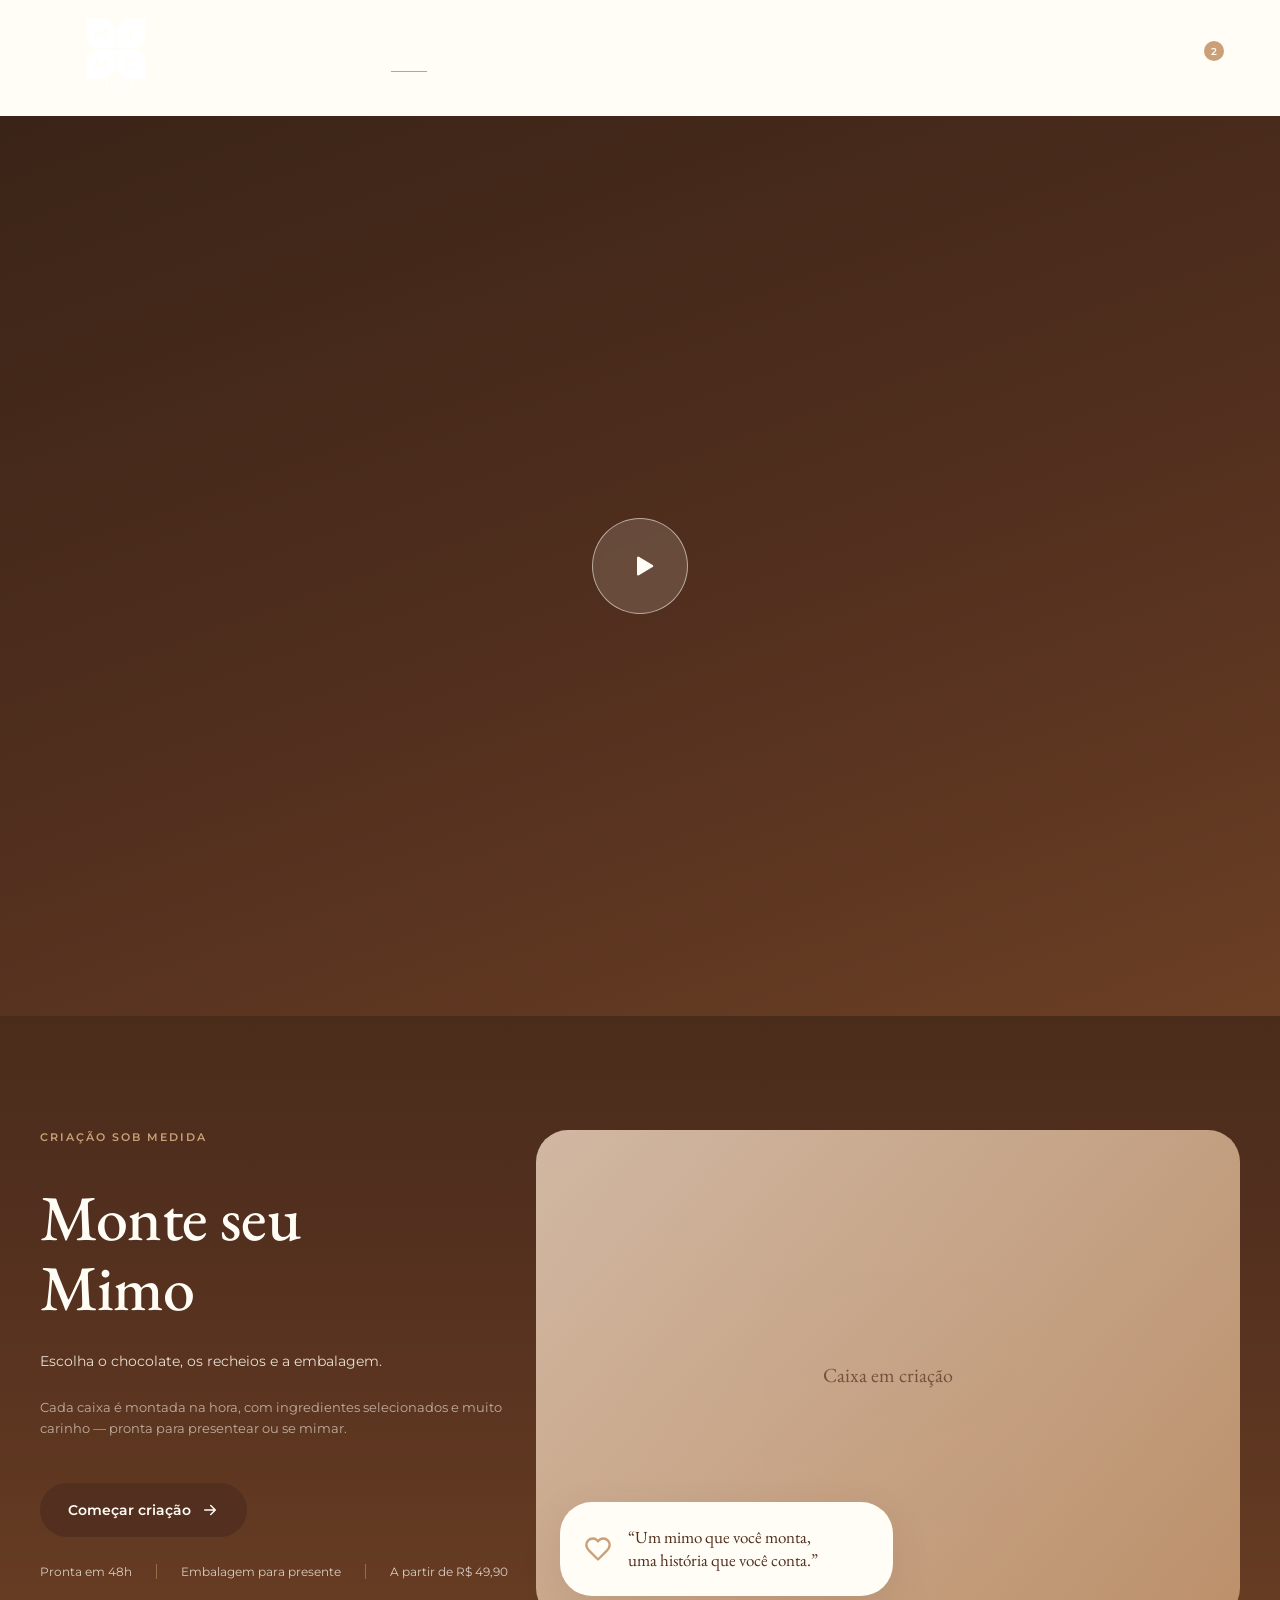
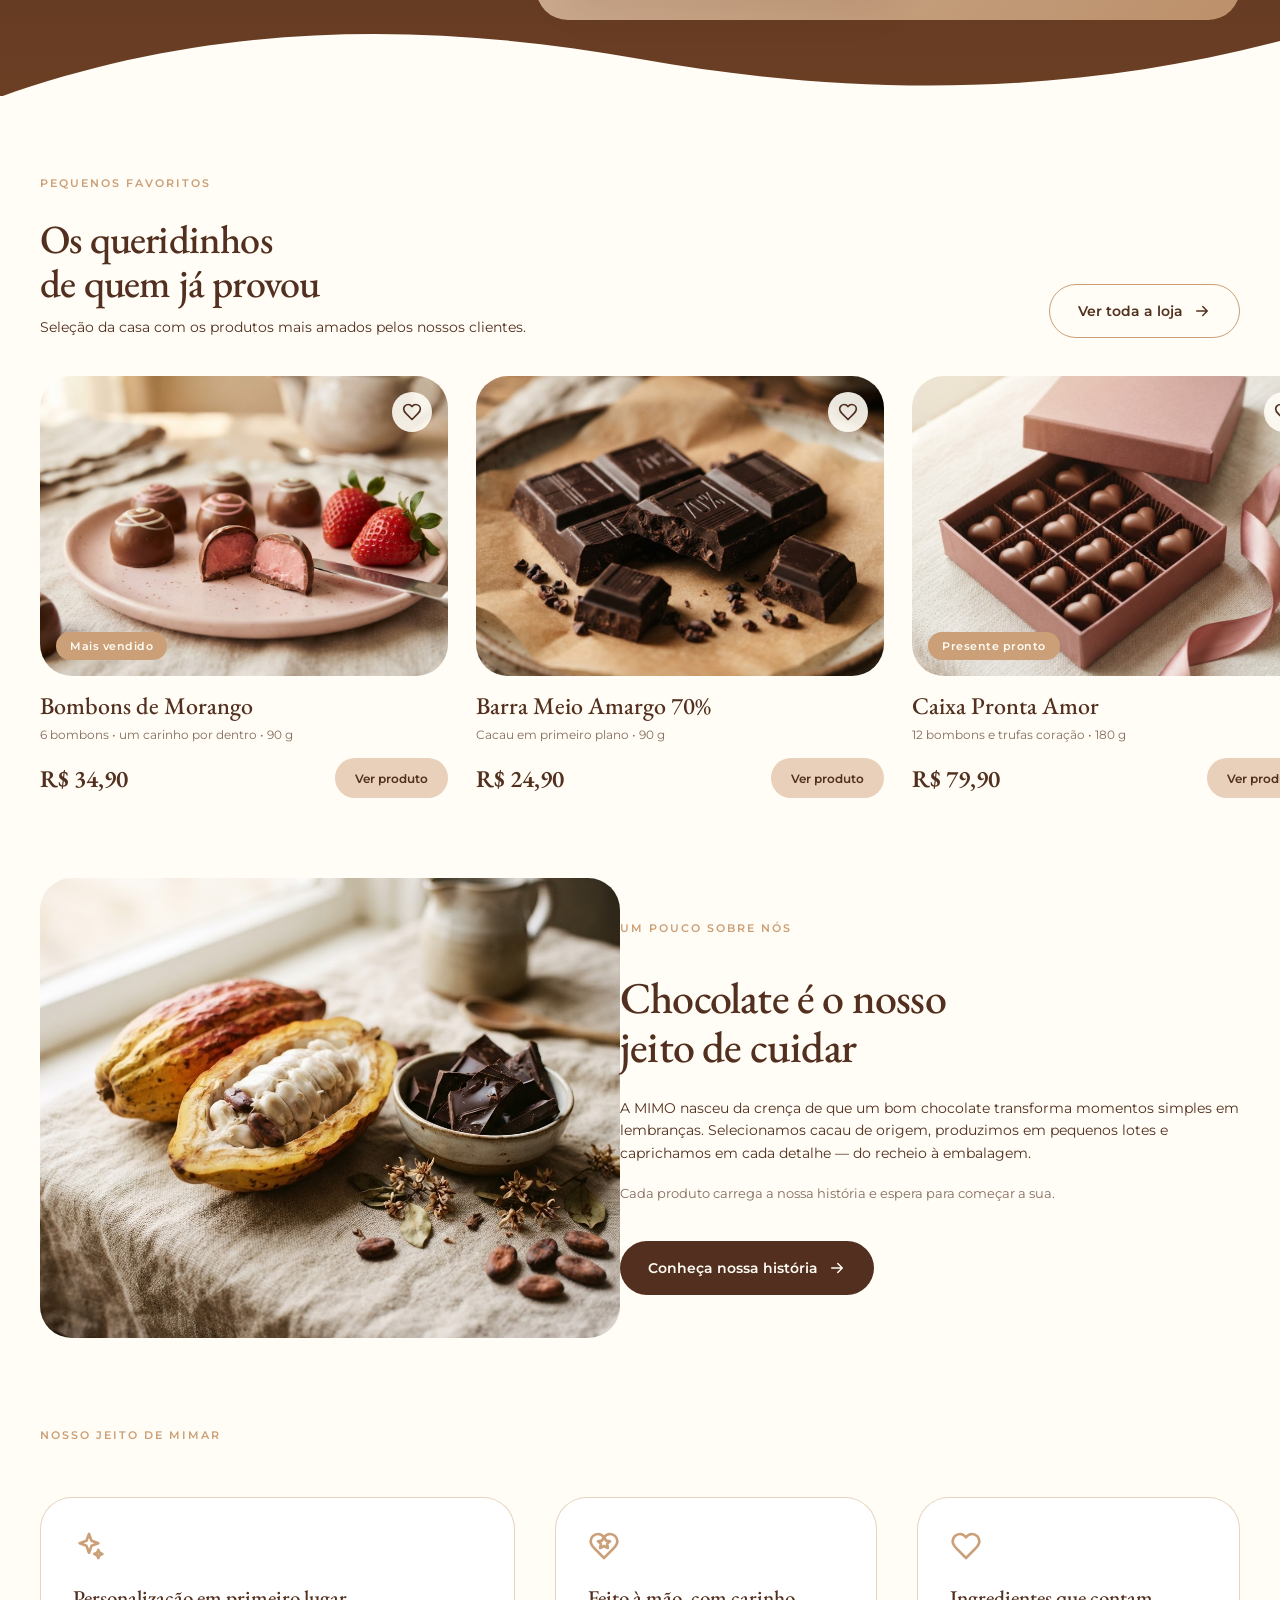
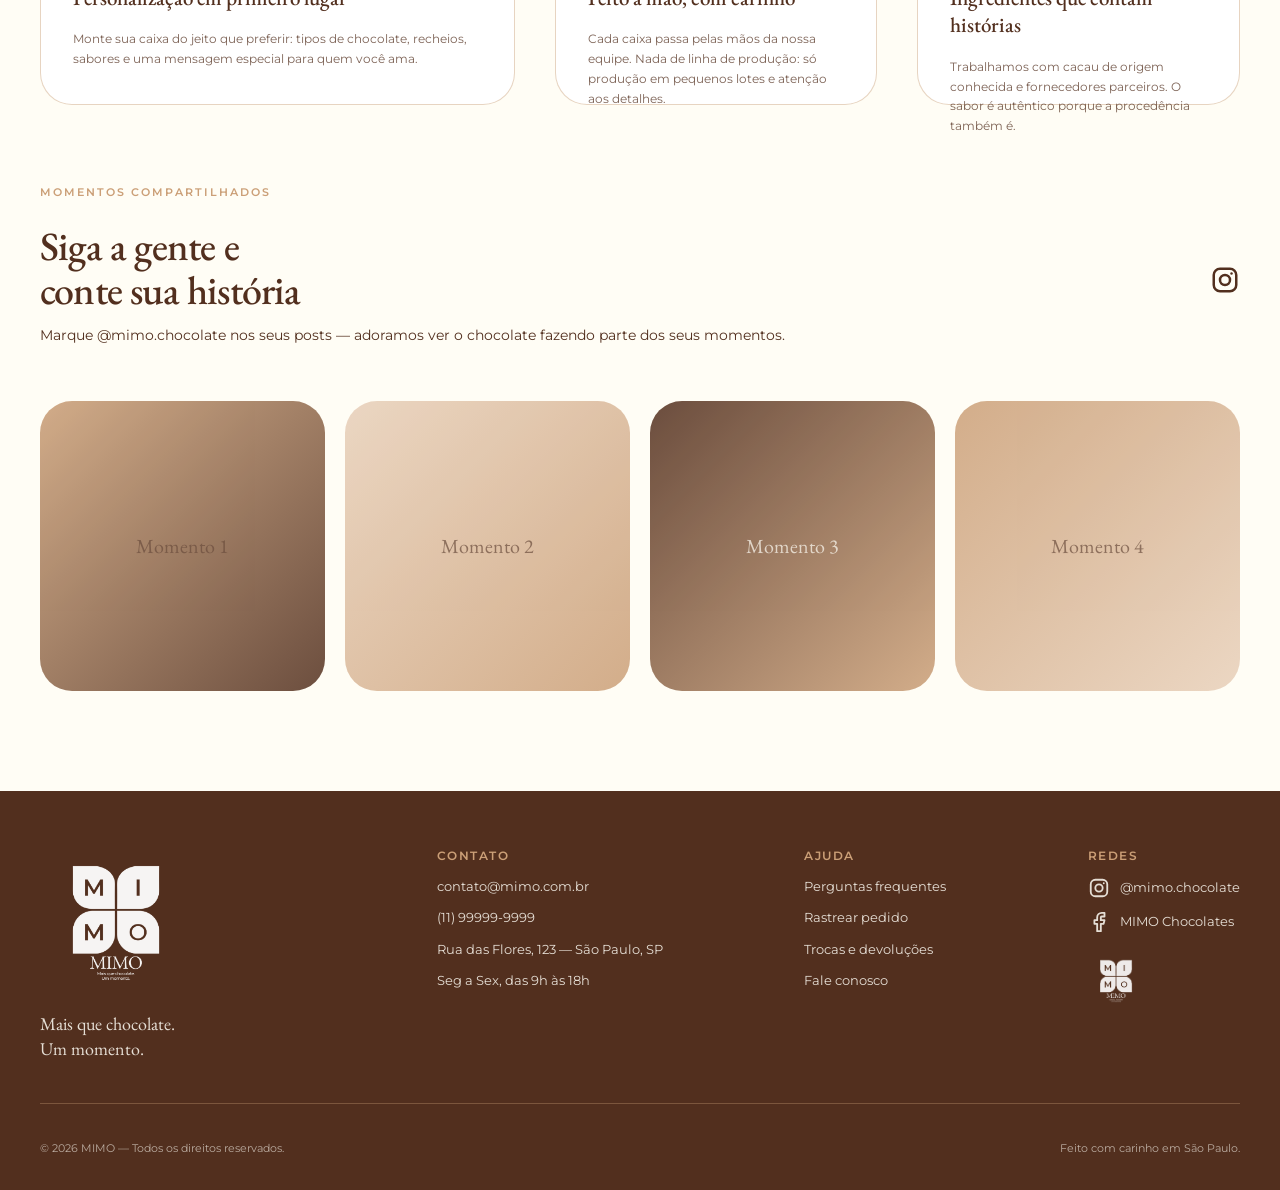
==== commit 3ade2679: "Corrige largura dos containers (1280->1440), links de produtos e adiciona página Bombons de Morango " ====
--- a/index.html
+++ b/index.html
@@ -116,39 +116,34 @@
           </div>
           <div class="product__info">
             <h3 class="product__name">Bombons de Morango</h3>
-            <p class="product__desc">Recheio cremoso de morango dentro do chocolate ao leite.</p>
+            <p class="product__desc">6 bombons • um carinho por dentro • 90 g</p>
             <div class="product__buy">
               <span class="product__price">R$ 34,90</span>
-              <a href="produto.html" class="btn btn--sm">Ver produto</a>
+              <a href="produto-bombons.html" class="btn btn--sm">Ver produto</a>
             </div>
           </div>
         </article>
 
         <article class="product">
           <div class="product__media">
-            <div class="photo-placeholder ph-2">
-              <span>Barra Meio Amargo 70%</span>
-            </div>
+            <img src="assets/img/loja-barra-amargo.jpg" alt="Barra Meio Amargo 70%">
             <button class="product__fav" aria-label="Favoritar Barra Meio Amargo 70%">
               <svg viewBox="0 0 24 24" fill="none" stroke="currentColor" stroke-width="2" stroke-linecap="round" stroke-linejoin="round"><path d="M19 14c1.5-1.5 3-3.2 3-5.5A5.5 5.5 0 0 0 16.5 3c-1.8 0-3.4 1-4.5 2.5C10.9 4 9.3 3 7.5 3A5.5 5.5 0 0 0 2 8.5c0 2.3 1.5 4 3 5.5l7 7Z"/></svg>
             </button>
           </div>
           <div class="product__info">
             <h3 class="product__name">Barra Meio Amargo 70%</h3>
-            <p class="product__desc">Cacau intenso com notas frutadas. Para quem gosta de intensidade.</p>
+            <p class="product__desc">Cacau em primeiro plano • 90 g</p>
             <div class="product__buy">
               <span class="product__price">R$ 24,90</span>
-              <a href="produto.html" class="btn btn--sm">Ver produto</a>
+              <a href="produto-barra.html" class="btn btn--sm">Ver produto</a>
             </div>
           </div>
         </article>
 
         <article class="product">
           <div class="product__media">
-            <!-- TODO: foto "Caixa Pronta Amor" -->
-            <div class="photo-placeholder ph-1">
-              <span>Caixa Pronta Amor</span>
-            </div>
+            <img src="assets/img/loja-caixa-amor.jpg" alt="Caixa Pronta Amor">
             <button class="product__fav" aria-label="Favoritar Caixa Pronta Amor">
               <svg viewBox="0 0 24 24" fill="none" stroke="currentColor" stroke-width="2" stroke-linecap="round" stroke-linejoin="round"><path d="M19 14c1.5-1.5 3-3.2 3-5.5A5.5 5.5 0 0 0 16.5 3c-1.8 0-3.4 1-4.5 2.5C10.9 4 9.3 3 7.5 3A5.5 5.5 0 0 0 2 8.5c0 2.3 1.5 4 3 5.5l7 7Z"/></svg>
             </button>
@@ -156,9 +151,9 @@
           </div>
           <div class="product__info">
             <h3 class="product__name">Caixa Pronta Amor</h3>
-            <p class="product__desc">Seleção de bombons em embalagem de presente, pronta para entregar.</p>
+            <p class="product__desc">12 bombons e trufas coração • 180 g</p>
             <div class="product__buy">
-              <span class="product__price">R$ 89,90</span>
+              <span class="product__price">R$ 79,90</span>
               <a href="produto.html" class="btn btn--sm">Ver produto</a>
             </div>
           </div>
--- a/assets/css/style.css
+++ b/assets/css/style.css
@@ -6,6 +6,9 @@
   --color-marrom: #522F1E;
   --color-dourado: #CB9F77;
   --color-bege: #E8D0BA;
+  --color-rosado: #F4E4DD;
+  --color-cacau: #39251E;
+  --color-rosa: #F6E0DF;
 
   --font-display: "EB Garamond", Georgia, serif;
   --font-ui: "Montserrat", system-ui, sans-serif;
@@ -92,6 +95,13 @@
   background: transparent;
 }
 .btn--ghost:hover { background: var(--color-bege); }
+
+.btn--line {
+  border: 1px solid var(--color-marrom);
+  color: var(--color-marrom);
+  background: transparent;
+}
+.btn--line:hover { background: var(--color-bege); box-shadow: none; }
 
 .btn--sm {
   height: 40px;
@@ -165,6 +175,7 @@
 .header__nav a.is-active::after { right: 0; }
 .site-header.is-scrolled .header__nav a { color: var(--color-marrom); }
 .site-header:not(.is-scrolled) .header__nav a { color: var(--color-creme); }
+.site-header:not(.is-scrolled) .header__logo img { filter: brightness(0) invert(1); }
 .site-header:not(.is-scrolled) .header__icon,
 .site-header:not(.is-scrolled) .header__account,
 .site-header:not(.is-scrolled) .header__cart { color: var(--color-creme); }
@@ -239,7 +250,7 @@
    ============================================================ */
 .custom { position: relative; background: linear-gradient(180deg, #4a2c1b 0%, #522F1E 30%, #6b3f24 100%); padding-bottom: 76px; }
 .custom__inner {
-  max-width: 1280px;
+  max-width: 1440px;
   margin: 0 auto;
   padding: 114px var(--margin-page) 0;
   display: flex;
@@ -402,7 +413,7 @@
    Um pouco sobre nós
    ============================================================ */
 .about {
-  max-width: 1280px;
+  max-width: 1440px;
   margin: 80px auto 0;
   padding: 0 var(--margin-page);
   display: flex;
@@ -571,7 +582,7 @@
    ============================================================ */
 @media (max-width: 1280px) {
   :root { --margin-page: 40px; }
-  .products, .section-head, .about, .values__grid, .moments__head, .moments__gallery, .footer__grid { max-width: none; }
+  .products, .section-head, .about, .custom__inner, .values__grid, .moments__head, .moments__gallery, .footer__grid, .store__content, .breadcrumb, .pdp, .pdp__ingredients, .pdp__reviews, .pdp__related { max-width: none; }
 }
 @media (max-width: 1100px) {
   .header__nav { display: none; }
@@ -583,3 +594,568 @@
   .footer__grid { flex-wrap: wrap; }
   .display { font-size: 40px; }
 }
+
+/* ============================================================
+   Loja
+   ============================================================ */
+.store {
+  margin-top: var(--header-height);
+  padding-bottom: 90px;
+}
+.store__content {
+  max-width: 1440px;
+  margin: 0 auto;
+  padding: 0 var(--margin-page);
+}
+
+/* Caminho (breadcrumb) */
+.breadcrumb {
+  max-width: 1440px;
+  margin: 40px auto 0;
+  padding: 0 var(--margin-page);
+  display: flex;
+  gap: 10px;
+  font-size: 12px;
+  color: rgba(82, 47, 30, 0.65);
+}
+.breadcrumb a { transition: color 0.2s; }
+.breadcrumb a:hover { color: var(--color-dourado); }
+.breadcrumb span:last-child { color: var(--color-marrom); font-weight: 500; }
+
+/* Banner de personalização */
+.store__banner {
+  margin-top: 48px;
+  padding: 40px;
+  background: var(--color-bege);
+  border-radius: var(--radius-card);
+  display: flex;
+  justify-content: space-between;
+  align-items: center;
+  gap: 48px;
+}
+.store__banner-text { width: 690px; }
+.store__banner-text .display { font-size: 56px; margin: 27px 0 22px; }
+.store__banner-text .apoio { max-width: 480px; margin-bottom: 36px; }
+.store__banner-photo {
+  width: 360px;
+  height: 380px;
+  flex-shrink: 0;
+  border-radius: var(--radius-card);
+  overflow: hidden;
+}
+.store__banner-photo img { width: 100%; height: 100%; object-fit: cover; }
+
+/* Escolha por sentimento */
+.store__occasions { margin-top: 72px; }
+.store__occasions-head {
+  display: flex;
+  justify-content: space-between;
+  align-items: flex-end;
+  gap: 40px;
+  margin-bottom: 40px;
+}
+.store__occasions-head .display { font-size: 48px; }
+.store__occasions-head .apoio { max-width: 330px; padding-bottom: 8px; text-align: right; }
+
+.occasions {
+  display: flex;
+  flex-wrap: wrap;
+  gap: 14px;
+}
+.occasion {
+  display: inline-flex;
+  align-items: center;
+  padding: 12px 22px;
+  border: 1px solid var(--color-dourado);
+  border-radius: var(--radius-btn);
+  font-size: 12px;
+  font-weight: 500;
+  color: var(--color-marrom);
+  transition: background 0.2s ease, color 0.2s ease, border-color 0.2s ease;
+}
+.occasion:hover { background: var(--color-bege); }
+.occasion.is-active {
+  background: var(--color-marrom);
+  border-color: var(--color-marrom);
+  color: var(--color-creme);
+}
+.occasion.is-active:hover { background: var(--color-marrom); }
+.occasion--sm { padding: 9px 16px; font-size: 11px; }
+
+.store__divider {
+  border: 0;
+  border-top: 1px solid rgba(203, 159, 119, 0.44);
+  margin: 56px 0;
+}
+.catalog .store__divider { margin: 0 0 24px; }
+.filters .store__divider { margin: 24px 0; }
+
+/* Catálogo: filtros + produtos */
+.catalog {
+  display: flex;
+  gap: 40px;
+  align-items: flex-start;
+}
+
+.filters {
+  width: 220px;
+  flex-shrink: 0;
+}
+.filters__head {
+  display: flex;
+  align-items: center;
+  gap: 10px;
+  margin-bottom: 8px;
+}
+.filters__title {
+  font-family: var(--font-display);
+  font-size: 22px;
+  font-weight: 500;
+}
+.filters__head svg { width: 20px; height: 20px; color: var(--color-dourado); }
+.filters__note {
+  font-size: 11px;
+  color: rgba(82, 47, 30, 0.65);
+  margin-bottom: 24px;
+}
+.filters__group { display: flex; flex-direction: column; gap: 12px; align-items: flex-start; }
+.filters__label {
+  font-size: 11px;
+  font-weight: 600;
+  letter-spacing: 1.5px;
+  text-transform: uppercase;
+  color: rgba(82, 47, 30, 0.65);
+  margin-bottom: 4px;
+}
+.filter-check {
+  display: flex;
+  align-items: center;
+  gap: 10px;
+  font-size: 12px;
+  cursor: pointer;
+}
+.filter-check input { accent-color: var(--color-marrom); width: 15px; height: 15px; }
+.filters__clear {
+  display: inline-block;
+  margin-top: 24px;
+  font-size: 12px;
+  font-weight: 600;
+  color: var(--color-dourado);
+  transition: color 0.2s;
+}
+.filters__clear:hover { color: var(--color-marrom); }
+
+.catalog__products { flex: 1; min-width: 0; }
+.catalog__results {
+  display: flex;
+  justify-content: space-between;
+  align-items: center;
+  gap: 20px;
+  margin-bottom: 30px;
+}
+.catalog__count {
+  font-family: var(--font-display);
+  font-size: 24px;
+  font-weight: 500;
+}
+
+.catalog__grid {
+  display: grid;
+  grid-template-columns: repeat(3, 1fr);
+  gap: 24px;
+}
+
+.store-product__media {
+  position: relative;
+  height: 300px;
+  border-radius: 28px;
+  overflow: hidden;
+  background: var(--color-bege);
+}
+.store-product__media img {
+  width: 100%;
+  height: 100%;
+  object-fit: cover;
+  transition: transform 0.4s ease;
+}
+.store-product:hover .store-product__media img { transform: scale(1.04); }
+
+.store-product__media .product__fav {
+  background: var(--color-creme);
+  box-shadow: none;
+}
+
+.store-product__badge {
+  position: absolute;
+  left: 16px;
+  bottom: 16px;
+  padding: 8px 14px;
+  border-radius: 999px;
+  background: var(--color-creme);
+  color: var(--color-marrom);
+  font-size: 11px;
+  font-weight: 500;
+}
+
+.store-product__info { padding-top: 16px; display: flex; flex-direction: column; gap: 6px; }
+.store-product__name {
+  font-family: var(--font-display);
+  font-size: 22px;
+  font-weight: 500;
+  line-height: 1.25;
+  color: var(--color-marrom);
+}
+.store-product__desc {
+  font-size: 12px;
+  color: rgba(82, 47, 30, 0.7);
+}
+.store-product__buy {
+  margin-top: 12px;
+  display: flex;
+  justify-content: space-between;
+  align-items: center;
+  gap: 16px;
+}
+.store-product__price {
+  font-family: var(--font-display);
+  font-size: 22px;
+  font-weight: 600;
+}
+.store-product__action {
+  display: inline-flex;
+  align-items: center;
+  padding: 12px 20px;
+  border: 1px solid var(--color-dourado);
+  border-radius: var(--radius-btn);
+  font-size: 12px;
+  font-weight: 500;
+  color: var(--color-marrom);
+  transition: background 0.2s ease;
+  white-space: nowrap;
+}
+.store-product__action:hover { background: var(--color-bege); }
+
+.catalog__end {
+  margin-top: 48px;
+  font-family: var(--font-display);
+  font-size: 18px;
+  font-style: italic;
+  color: rgba(82, 47, 30, 0.7);
+  text-align: center;
+}
+
+/* Loja: cabeçalho sempre creme (não há hero escuro nesta página) */
+.page-loja .site-header {
+  background: var(--color-creme);
+  box-shadow: 0 1px 0 rgba(203, 159, 119, 0.4);
+}
+.page-loja .site-header .header__nav a,
+.page-loja .site-header .header__icon,
+.page-loja .site-header .header__account,
+.page-loja .site-header .header__cart { color: var(--color-marrom); }
+
+/* Loja — responsivo */
+@media (max-width: 1100px) {
+  .store__banner { flex-direction: column; align-items: stretch; }
+  .store__banner-text { width: 100%; }
+  .store__banner-photo { width: 100%; height: 320px; }
+  .store__occasions-head { flex-direction: column; align-items: flex-start; }
+  .store__occasions-head .apoio { text-align: left; }
+  .catalog { flex-direction: column; }
+  .filters { width: 100%; }
+  .catalog__grid { grid-template-columns: repeat(2, 1fr); }
+}
+@media (max-width: 700px) {
+  .catalog__grid { grid-template-columns: 1fr; }
+}
+
+/* ============================================================
+   Produto (página de detalhe)
+   ============================================================ */
+.product-page {
+  margin-top: var(--header-height);
+  padding-bottom: 80px;
+}
+.product-page + .footer { margin-top: 0; }
+.store + .footer { margin-top: 0; }
+
+.pdp {
+  max-width: 1440px;
+  margin: 0 auto;
+  padding: 28px var(--margin-page) 64px;
+  display: flex;
+  gap: 64px;
+  align-items: flex-start;
+}
+
+/* Galeria */
+.pdp__gallery { width: 660px; flex-shrink: 0; }
+.pdp__main {
+  background: var(--color-rosado);
+  border-radius: var(--radius-card);
+  padding: 20px;
+}
+.pdp__main img {
+  width: 100%;
+  height: 550px;
+  object-fit: cover;
+  border-radius: var(--radius-card);
+}
+.pdp__thumbs { display: flex; gap: 16px; margin-top: 18px; }
+.pdp__thumb {
+  flex: 1;
+  min-width: 0;
+  border: 2px solid transparent;
+  border-radius: 26px;
+  padding: 0;
+  overflow: hidden;
+  transition: border-color 0.2s ease;
+}
+.pdp__thumb img {
+  width: 100%;
+  height: 140px;
+  object-fit: cover;
+  border-radius: 24px;
+}
+.pdp__thumb.is-active { border-color: var(--color-marrom); padding: 4px; }
+.pdp__thumb.is-active img { height: 130px; border-radius: 18px; }
+.pdp__thumb:hover { border-color: rgba(203, 159, 119, 0.8); }
+.pdp__main--dark { background: var(--color-cacau); }
+.pdp__main--rosa { background: var(--color-rosa); }
+
+/* Informações e compra */
+.pdp__info {
+  flex: 1;
+  min-width: 0;
+  display: flex;
+  flex-direction: column;
+  gap: 24px;
+}
+.pdp__title {
+  font-family: var(--font-display);
+  font-weight: 500;
+  font-size: 62px;
+  line-height: 1.06;
+  letter-spacing: -0.8px;
+  color: var(--color-marrom);
+}
+.pdp__rating { font-size: 12px; }
+.pdp__stars { color: var(--color-dourado); letter-spacing: 2px; }
+.pdp__desc { font-size: 16px; line-height: 1.6; }
+.pdp__option { align-self: flex-start; }
+
+.pdp__price { display: flex; flex-direction: column; gap: 4px; }
+.pdp__value {
+  font-family: var(--font-display);
+  font-size: 30px;
+  font-weight: 600;
+}
+.pdp__note { font-size: 11px; color: rgba(82, 47, 30, 0.65); }
+
+.pdp__buy { display: flex; gap: 14px; align-items: stretch; }
+.pdp__qty {
+  display: inline-flex;
+  align-items: center;
+  gap: 18px;
+  height: 54px;
+  padding: 0 22px;
+  border: 1px solid var(--color-dourado);
+  border-radius: var(--radius-btn);
+  flex-shrink: 0;
+}
+.pdp__qty button {
+  font-size: 20px;
+  line-height: 1;
+  color: var(--color-marrom);
+  transition: color 0.2s;
+}
+.pdp__qty button:hover { color: var(--color-dourado); }
+.pdp__qty-value { font-size: 14px; font-weight: 600; min-width: 12px; text-align: center; }
+.pdp__cart { flex: 1; justify-content: center; }
+
+.pdp__save {
+  display: inline-flex;
+  align-items: center;
+  gap: 10px;
+  font-size: 12px;
+  font-weight: 500;
+  color: var(--color-marrom);
+  align-self: flex-start;
+  transition: color 0.2s;
+}
+.pdp__save svg { width: 20px; height: 20px; }
+.pdp__save:hover { color: #c25e5e; }
+.pdp__save.is-active { color: #c25e5e; }
+.pdp__save.is-active svg { fill: #c25e5e; }
+
+.pdp__divider {
+  border: 0;
+  border-top: 1px solid rgba(203, 159, 119, 0.44);
+}
+.pdp__points {
+  display: flex;
+  align-items: center;
+  gap: 12px;
+  font-size: 13px;
+  font-weight: 500;
+}
+.pdp__points svg { width: 22px; height: 22px; color: var(--color-dourado); flex-shrink: 0; }
+.pdp__perks {
+  list-style: none;
+  display: flex;
+  flex-direction: column;
+  gap: 8px;
+}
+.pdp__perks li {
+  font-size: 12px;
+  line-height: 1.6;
+  color: rgba(82, 47, 30, 0.7);
+  padding-left: 14px;
+  position: relative;
+}
+.pdp__perks li::before {
+  content: "";
+  position: absolute;
+  left: 0;
+  top: 0.65em;
+  width: 5px;
+  height: 5px;
+  border-radius: 50%;
+  background: var(--color-dourado);
+}
+
+/* Notas do sabor */
+.pdp__notes {
+  max-width: 1440px;
+  margin: 0 auto;
+  background: var(--color-rosado);
+  display: flex;
+  gap: 80px;
+  align-items: flex-start;
+  padding: 48px var(--margin-page);
+}
+.pdp__notes-feel { width: 450px; flex-shrink: 0; }
+.pdp__notes-feel .chamada { margin-bottom: 16px; display: block; }
+.pdp__notes-title {
+  font-family: var(--font-display);
+  font-size: 46px;
+  line-height: 1.06;
+  letter-spacing: -0.8px;
+  color: var(--color-marrom);
+}
+.pdp__notes-details {
+  flex: 1;
+  min-width: 0;
+  display: flex;
+  flex-direction: column;
+  gap: 20px;
+}
+.pdp__notes-text { font-size: 16px; line-height: 1.6; }
+.pdp__notes-small { font-size: 12px; line-height: 1.6; color: rgba(82, 47, 30, 0.7); }
+
+/* Notas do sabor — variante escura */
+.pdp__notes--dark { background: var(--color-cacau); }
+.pdp__notes--dark .chamada { color: var(--color-bege); }
+.pdp__notes--dark .pdp__notes-title { color: var(--color-creme); }
+.pdp__notes--dark .pdp__notes-text { color: var(--color-creme); }
+.pdp__notes--dark .pdp__notes-small { color: var(--color-bege); }
+.pdp__notes--rosa { background: var(--color-rosa); }
+
+/* Ingredientes e cuidado */
+.pdp__ingredients {
+  max-width: 1440px;
+  margin: 0 auto;
+  padding: 64px var(--margin-page);
+  display: flex;
+  flex-direction: column;
+  gap: 28px;
+}
+.pdp__ing-head {
+  display: flex;
+  justify-content: space-between;
+  align-items: center;
+  gap: 24px;
+}
+.pdp__ing-title { font-size: 40px; }
+.pdp__sheet { display: flex; gap: 56px; align-items: flex-start; }
+.pdp__sheet-col { display: flex; flex-direction: column; gap: 22px; }
+.pdp__sheet-col:first-child { width: 230px; flex-shrink: 0; }
+.pdp__sheet-col p { font-size: 13px; line-height: 1.6; }
+.pdp__sheet-label { font-weight: 600; }
+.pdp__sheet-care {
+  width: 270px;
+  flex-shrink: 0;
+  display: flex;
+  flex-direction: column;
+  gap: 14px;
+  align-items: flex-start;
+}
+.pdp__sheet-care svg { width: 22px; height: 22px; color: var(--color-dourado); }
+.pdp__sheet-care p { font-size: 12px; line-height: 1.6; color: rgba(82, 47, 30, 0.75); }
+
+/* Avaliações */
+.pdp__reviews {
+  max-width: 1440px;
+  margin: 0 auto;
+  padding: 16px var(--margin-page) 64px;
+  display: flex;
+  flex-direction: column;
+  gap: 28px;
+}
+.pdp__reviews-head {
+  display: flex;
+  justify-content: space-between;
+  align-items: center;
+  gap: 24px;
+}
+.pdp__reviews-note { font-size: 12px; color: rgba(82, 47, 30, 0.65); }
+.pdp__reviews-grid {
+  display: grid;
+  grid-template-columns: repeat(2, 1fr);
+  gap: 24px;
+}
+.pdp__review {
+  background: var(--color-bege);
+  border-radius: 28px;
+  padding: 28px;
+  display: flex;
+  flex-direction: column;
+  gap: 18px;
+}
+.pdp__review-stars { color: var(--color-dourado); font-size: 12px; letter-spacing: 2px; }
+.pdp__review blockquote {
+  font-family: var(--font-display);
+  font-size: 28px;
+  line-height: 1.06;
+  letter-spacing: -0.8px;
+  color: var(--color-marrom);
+}
+.pdp__review figcaption { font-size: 12px; color: rgba(82, 47, 30, 0.7); }
+
+/* Produtos relacionados */
+.pdp__related {
+  max-width: 1440px;
+  margin: 0 auto;
+  padding: 0 var(--margin-page) 80px;
+}
+.pdp__related .section-head { margin-bottom: 38px; }
+.pdp__related .section-head .display { font-size: 40px; margin-top: 25px; }
+
+/* Produto — responsivo */
+@media (max-width: 1100px) {
+  .pdp { flex-direction: column; gap: 48px; }
+  .pdp__gallery { width: 100%; }
+  .pdp__notes { flex-direction: column; gap: 32px; }
+  .pdp__notes-feel { width: 100%; }
+  .pdp__sheet { flex-wrap: wrap; gap: 32px; }
+  .pdp__sheet-col:first-child { width: 100%; flex-direction: row; flex-wrap: wrap; gap: 12px 32px; }
+  .pdp__sheet-care { width: 100%; }
+  .catalog__grid { grid-template-columns: repeat(2, 1fr); }
+}
+@media (max-width: 700px) {
+  .pdp__title { font-size: 44px; }
+  .pdp__buy { flex-direction: column; }
+  .pdp__cart { width: 100%; }
+  .pdp__reviews-grid { grid-template-columns: 1fr; }
+  .catalog__grid { grid-template-columns: 1fr; }
+}
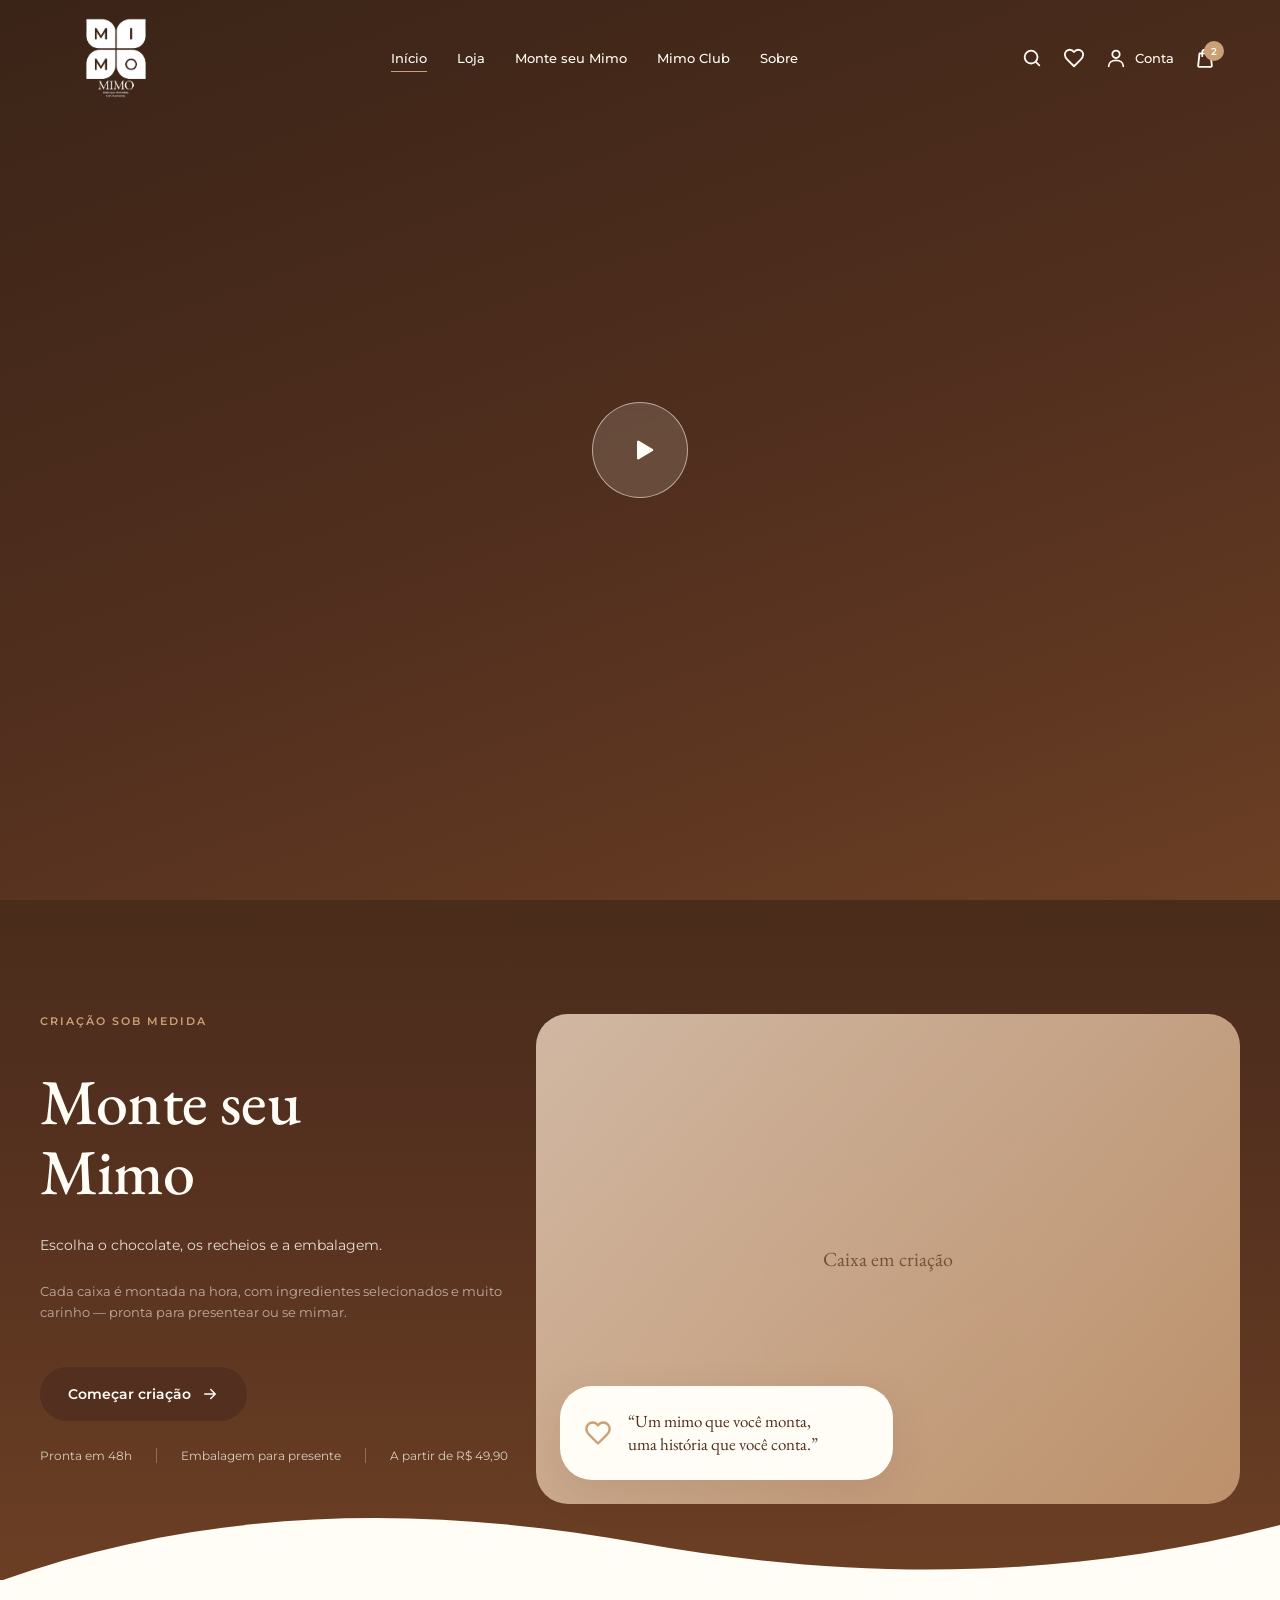
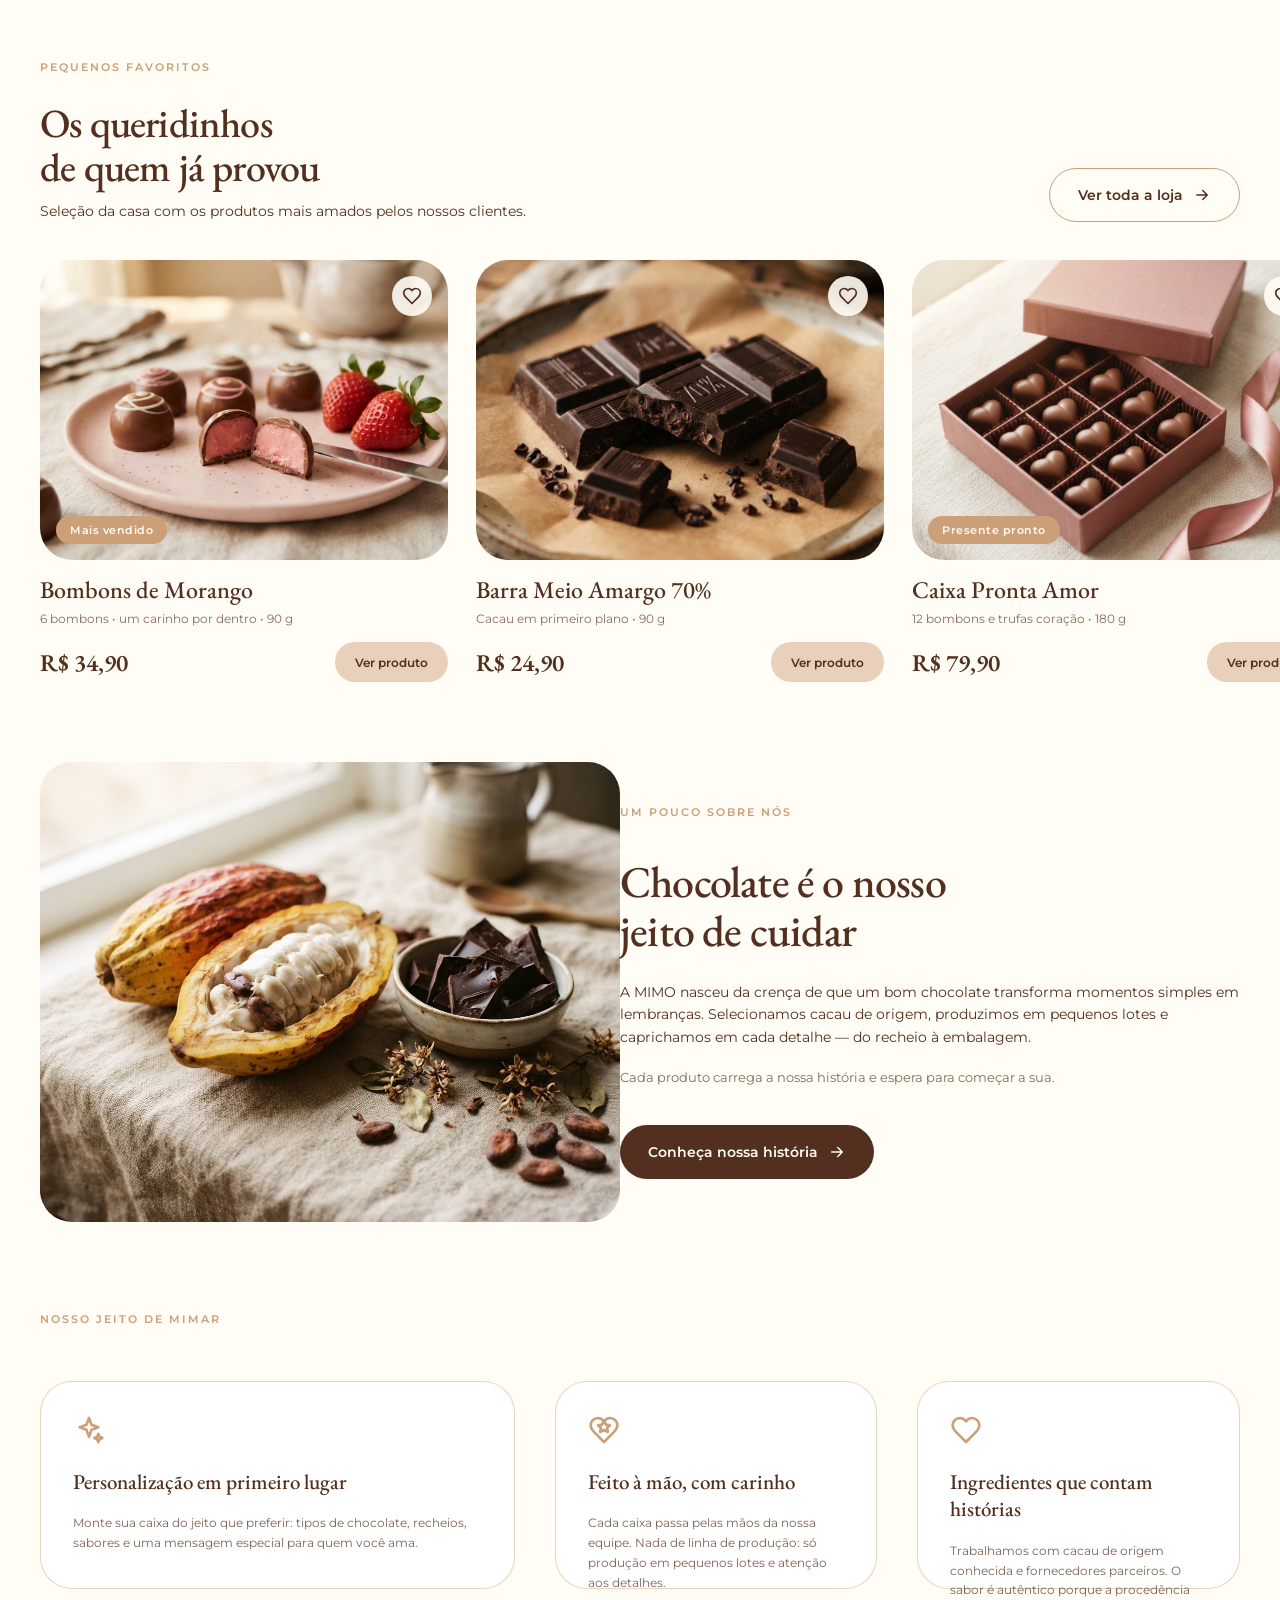
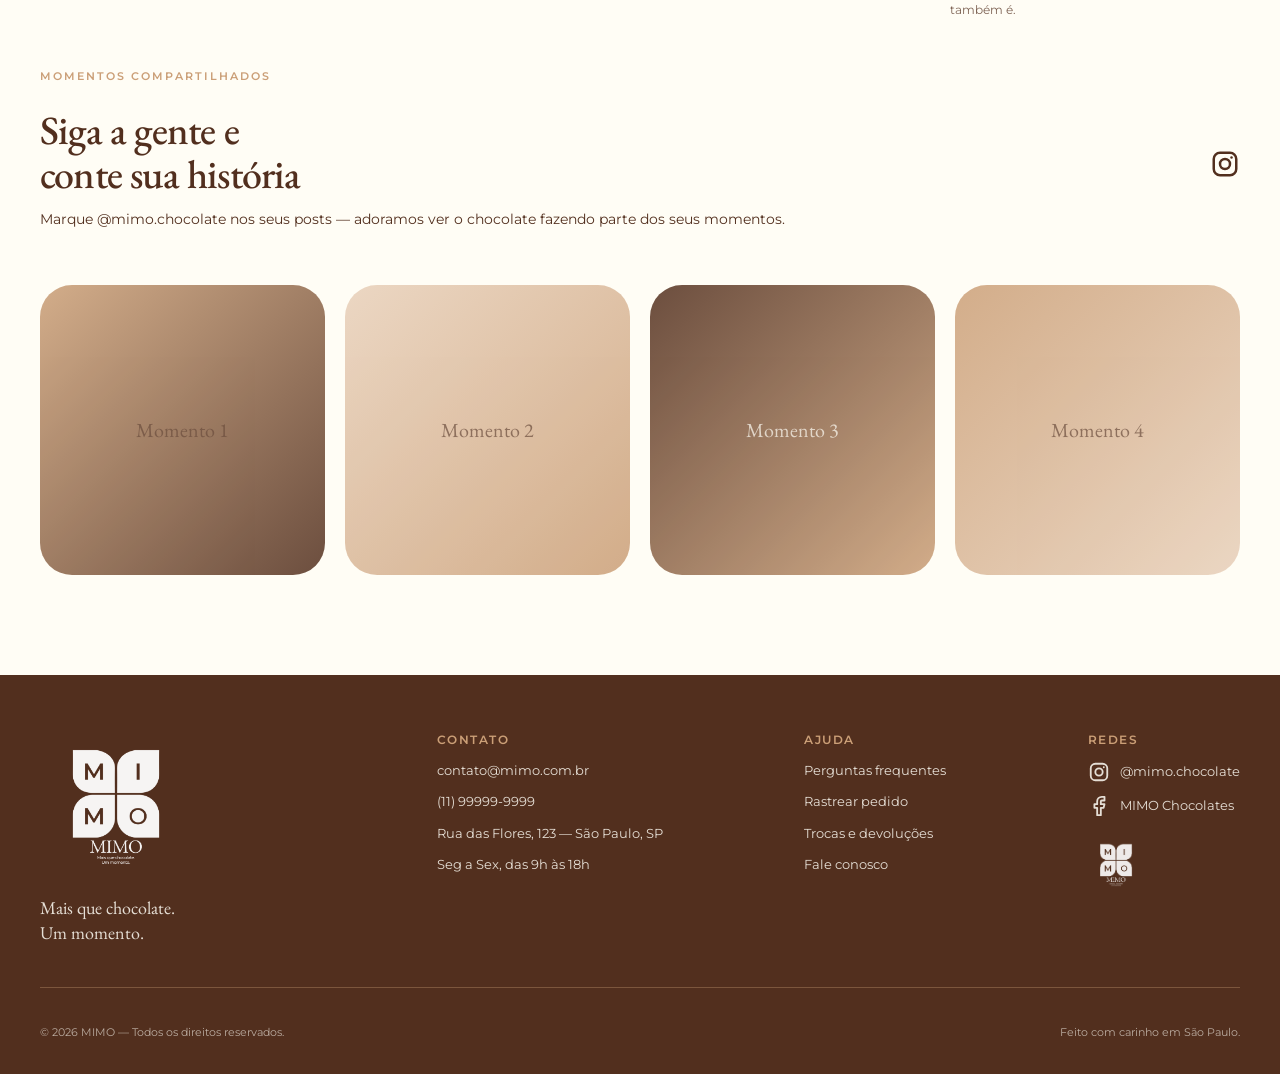
==== commit bae3e1cb: "Limita logo branco do header apenas à página Início Generated with [Devin](https://devin.ai)  Co-Aut" ====
--- a/index.html
+++ b/index.html
@@ -9,7 +9,7 @@
   <link href="https://fonts.googleapis.com/css2?family=EB+Garamond:ital,wght@0,400;0,500;0,600;1,400&family=Montserrat:wght@400;500;600&display=swap" rel="stylesheet">
   <link rel="stylesheet" href="assets/css/style.css">
 </head>
-<body>
+<body class="page-inicio">
 
   <!-- ===================== CABEÇALHO ===================== -->
   <header class="site-header" id="siteHeader">
--- a/assets/css/style.css
+++ b/assets/css/style.css
@@ -175,7 +175,7 @@
 .header__nav a.is-active::after { right: 0; }
 .site-header.is-scrolled .header__nav a { color: var(--color-marrom); }
 .site-header:not(.is-scrolled) .header__nav a { color: var(--color-creme); }
-.site-header:not(.is-scrolled) .header__logo img { filter: brightness(0) invert(1); }
+.page-inicio .site-header:not(.is-scrolled) .header__logo img { filter: brightness(0) invert(1); }
 .site-header:not(.is-scrolled) .header__icon,
 .site-header:not(.is-scrolled) .header__account,
 .site-header:not(.is-scrolled) .header__cart { color: var(--color-creme); }
@@ -218,7 +218,7 @@
 /* ============================================================
    Hero — vídeo placeholder (900px)
    ============================================================ */
-.hero { position: relative; height: 900px; margin-top: var(--header-height); }
+.hero { position: relative; height: 900px; }
 .hero__media, .hero__placeholder {
   position: absolute;
   inset: 0;
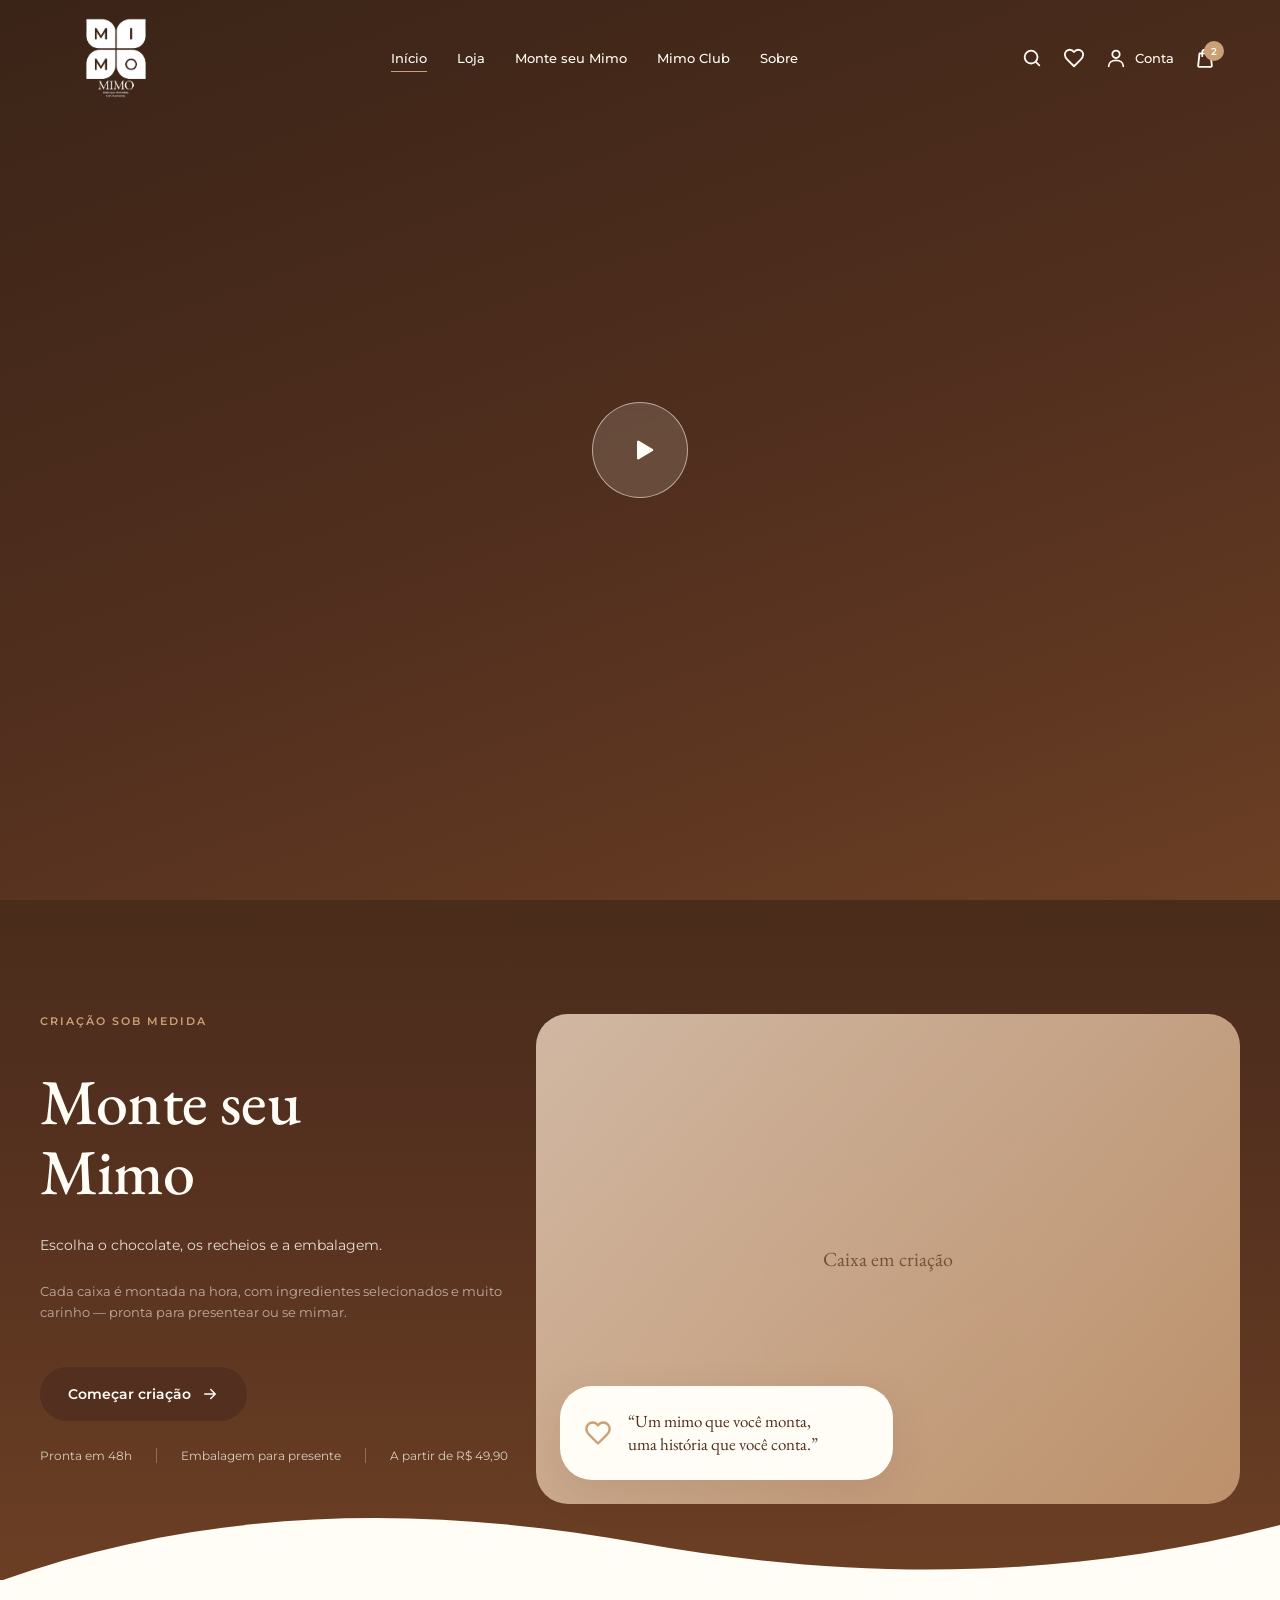
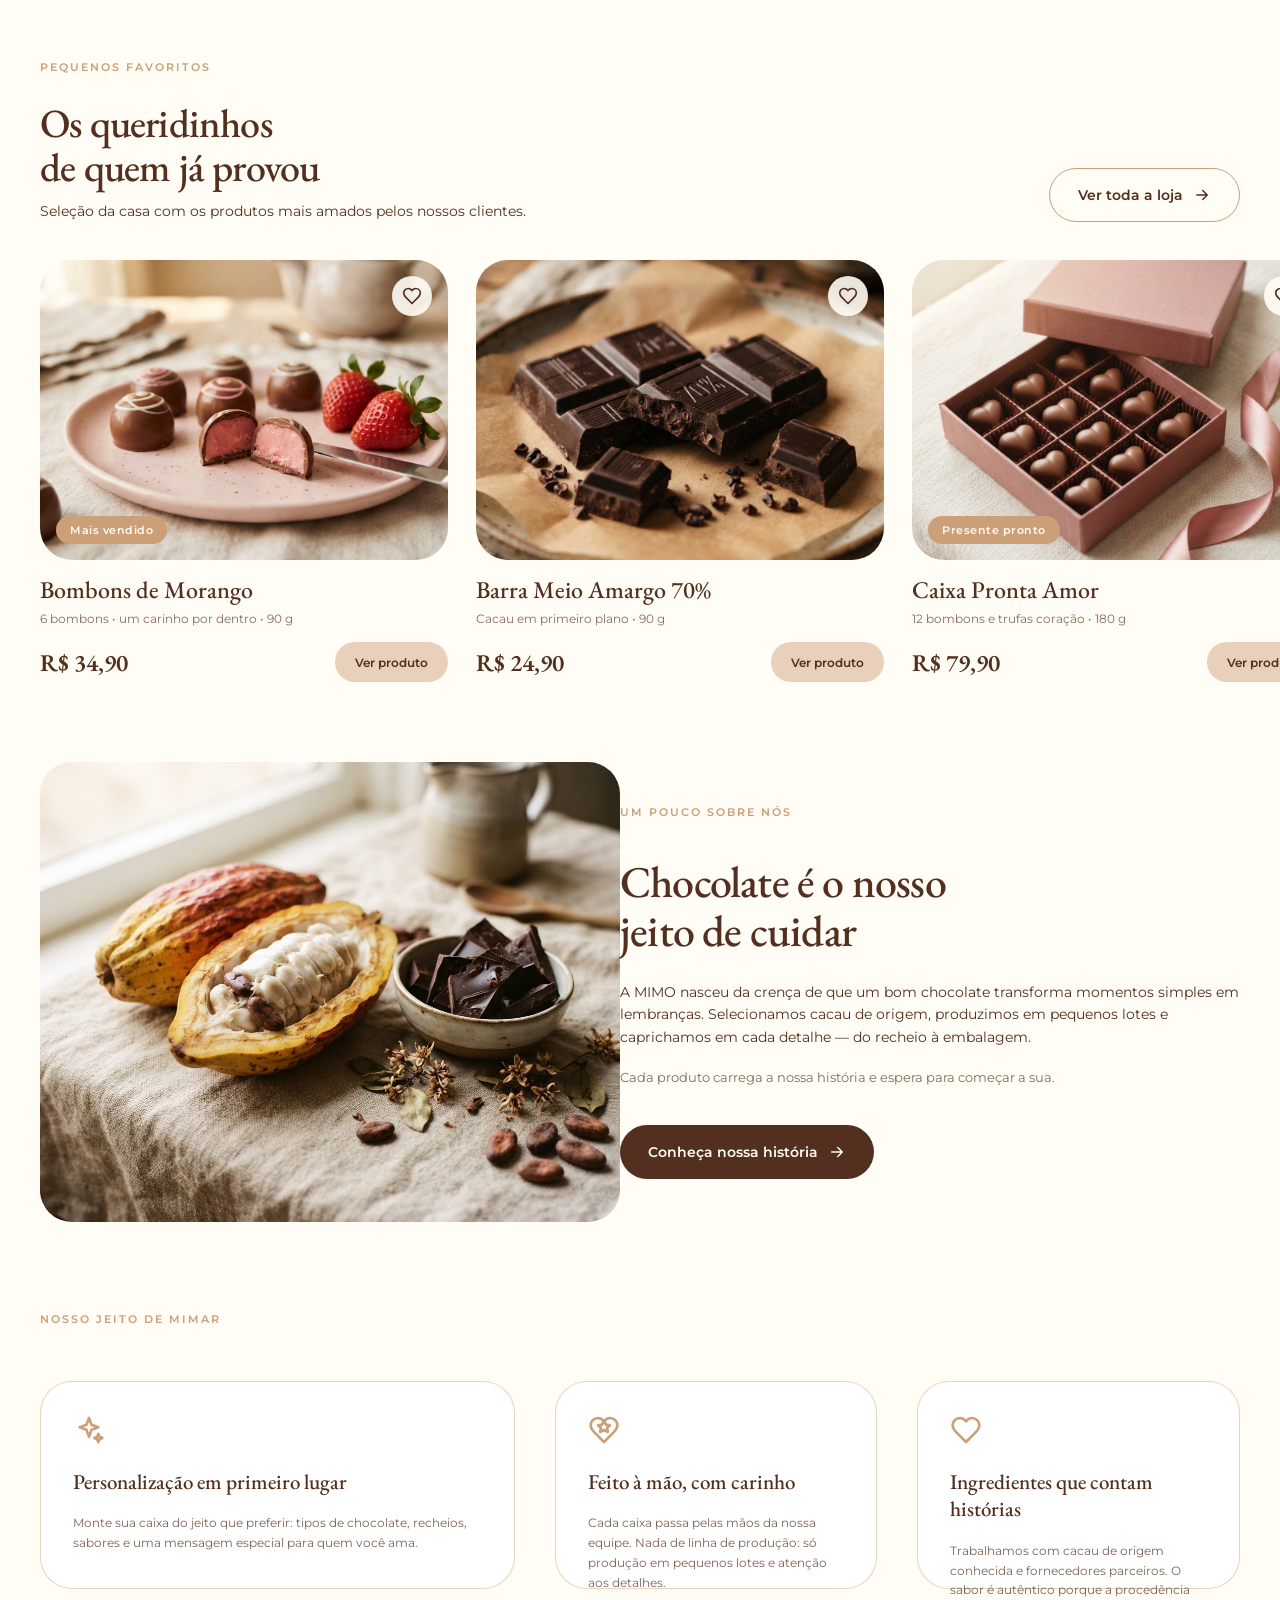
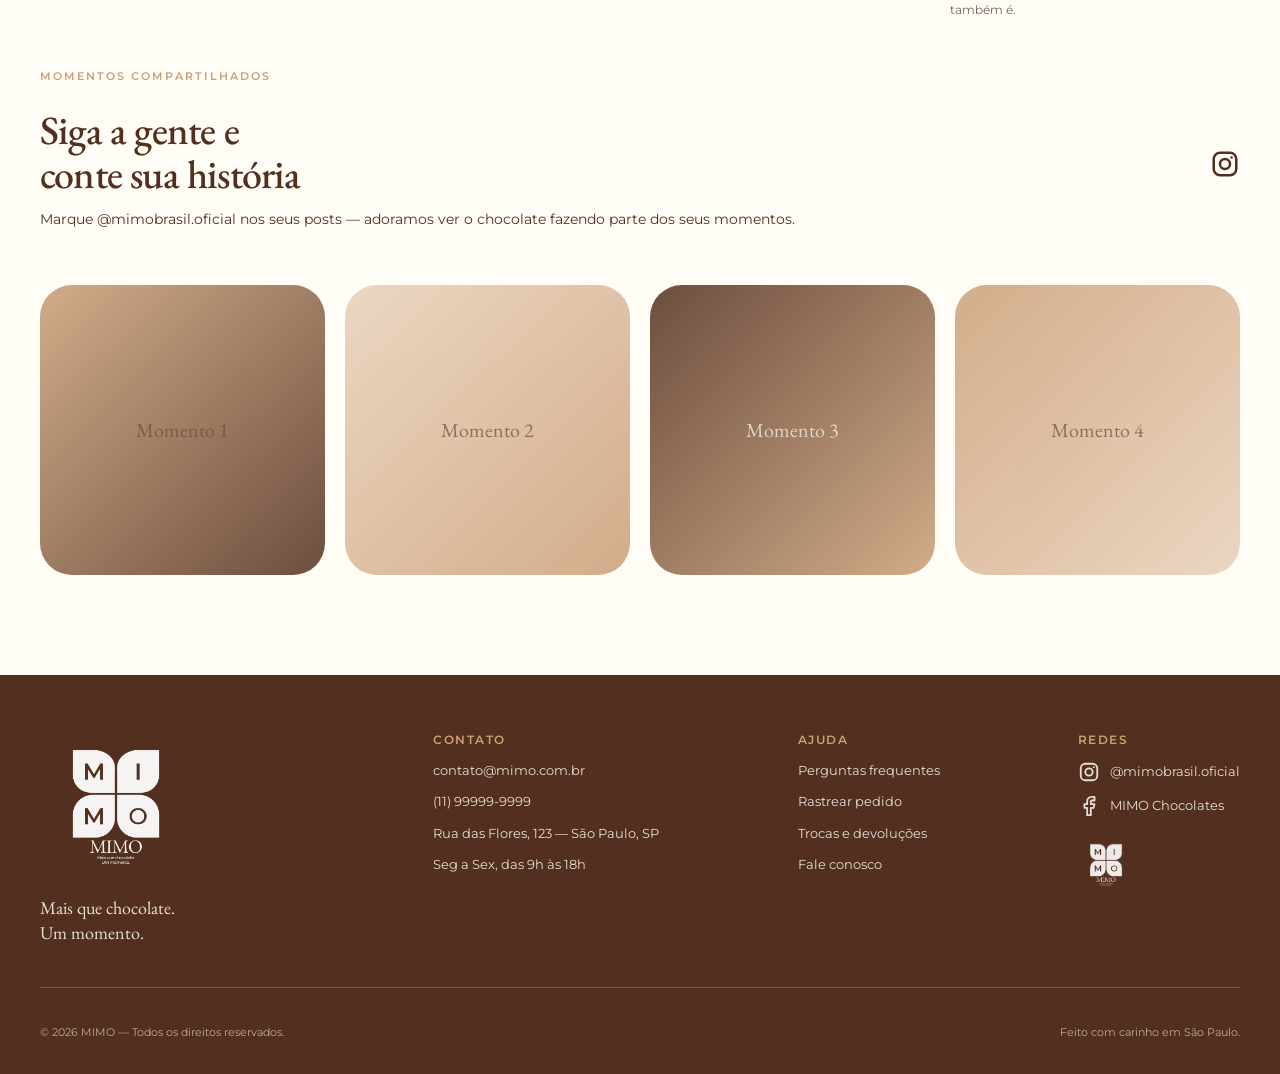
==== commit 106990ed: "Atualiza links e @ do Instagram para @mimobrasil.oficial Generated with [Devin](https://devin.ai)  C" ====
--- a/index.html
+++ b/index.html
@@ -206,9 +206,9 @@
         <div class="moments__invite">
           <p class="chamada">Momentos compartilhados</p>
           <h2 class="display">Siga a gente e<br>conte sua história</h2>
-          <p class="apoio">Marque @mimo.chocolate nos seus posts — adoramos ver o chocolate fazendo parte dos seus momentos.</p>
-        </div>
-        <a class="moments__instagram" href="https://instagram.com" target="_blank" rel="noopener" aria-label="Instagram da MIMO">
+          <p class="apoio">Marque @mimobrasil.oficial nos seus posts — adoramos ver o chocolate fazendo parte dos seus momentos.</p>
+        </div>
+        <a class="moments__instagram" href="https://www.instagram.com/mimobrasil.oficial/" target="_blank" rel="noopener" aria-label="Instagram da MIMO">
           <svg viewBox="0 0 24 24" fill="none" stroke="currentColor" stroke-width="2" stroke-linecap="round" stroke-linejoin="round"><rect x="3" y="3" width="18" height="18" rx="5"/><circle cx="12" cy="12" r="4"/><circle cx="17.2" cy="6.8" r="1" fill="currentColor" stroke="none"/></svg>
         </a>
       </div>
@@ -248,9 +248,9 @@
 
       <div class="footer__col">
         <h4>Redes</h4>
-        <a href="https://instagram.com" target="_blank" rel="noopener" class="footer__social">
+        <a href="https://www.instagram.com/mimobrasil.oficial/" target="_blank" rel="noopener" class="footer__social">
           <svg viewBox="0 0 24 24" fill="none" stroke="currentColor" stroke-width="2" stroke-linecap="round" stroke-linejoin="round"><rect x="3" y="3" width="18" height="18" rx="5"/><circle cx="12" cy="12" r="4"/><circle cx="17.2" cy="6.8" r="1" fill="currentColor" stroke="none"/></svg>
-          <span>@mimo.chocolate</span>
+          <span>@mimobrasil.oficial</span>
         </a>
         <a href="https://facebook.com" target="_blank" rel="noopener" class="footer__social">
           <svg viewBox="0 0 24 24" fill="none" stroke="currentColor" stroke-width="2" stroke-linecap="round" stroke-linejoin="round"><path d="M18 2h-3a5 5 0 0 0-5 5v3H7v4h3v8h4v-8h3l1-4h-4V7a1 1 0 0 1 1-1h3Z"/></svg>
--- a/assets/css/style.css
+++ b/assets/css/style.css
@@ -611,8 +611,8 @@
 /* Caminho (breadcrumb) */
 .breadcrumb {
   max-width: 1440px;
-  margin: 40px auto 0;
-  padding: 0 var(--margin-page);
+  margin: 0 auto;
+  padding: 40px var(--margin-page) 0;
   display: flex;
   gap: 10px;
   font-size: 12px;
@@ -1159,3 +1159,337 @@
   .pdp__reviews-grid { grid-template-columns: 1fr; }
   .catalog__grid { grid-template-columns: 1fr; }
 }
+
+/* ============================================================
+   Criação • Monte seu Mimo
+   ============================================================ */
+.cria {
+  margin-top: var(--header-height);
+  padding-bottom: 90px;
+}
+.cria + .footer { margin-top: 0; }
+
+/* Cabeçalho sempre creme (não há hero escuro nesta página) */
+.page-criacao .site-header {
+  background: var(--color-creme);
+  box-shadow: 0 1px 0 rgba(203, 159, 119, 0.4);
+}
+.page-criacao .site-header .header__nav a,
+.page-criacao .site-header .header__icon,
+.page-criacao .site-header .header__account,
+.page-criacao .site-header .header__cart { color: var(--color-marrom); }
+
+/* Apresentação */
+.cria__intro {
+  max-width: 980px;
+  margin: 48px auto 0;
+  padding: 0 var(--margin-page);
+}
+.cria__intro-title {
+  font-size: 56px;
+  margin: 27px 0 22px;
+}
+.cria__intro-sub { max-width: 640px; margin-bottom: 12px; }
+.cria__intro-note { font-size: 13px; }
+
+/* Layout: passos + prévia fixa */
+.cria__layout {
+  max-width: 1440px;
+  margin: 56px auto 0;
+  padding: 0 var(--margin-page);
+  display: flex;
+  gap: 48px;
+  align-items: flex-start;
+}
+.cria__steps { width: 744px; flex-shrink: 0; }
+.cria__preview {
+  width: 488px;
+  flex-shrink: 0;
+  position: sticky;
+  top: 140px;
+}
+
+/* Etapas */
+.cria__step { padding-top: 26px; }
+.cria__step:first-child { padding-top: 0; }
+.cria__step + .cria__step,
+.cria__msg,
+.cria__summary { border-top: 1px solid rgba(203, 159, 119, 0.44); }
+.cria__step + .cria__step { margin-top: 36px; padding-top: 36px; }
+.cria__msg { margin-top: 48px; padding-top: 40px; }
+.cria__summary { margin-top: 48px; padding-top: 40px; }
+
+.cria__step-head {
+  display: flex;
+  gap: 16px;
+  align-items: flex-start;
+  margin-bottom: 26px;
+}
+.cria__step-num {
+  width: 40px;
+  height: 40px;
+  flex-shrink: 0;
+  border-radius: 50%;
+  background: var(--color-bege);
+  color: var(--color-marrom);
+  font-size: 14px;
+  font-weight: 600;
+  display: flex;
+  align-items: center;
+  justify-content: center;
+}
+.cria__step-title {
+  font-family: var(--font-display);
+  font-weight: 500;
+  font-size: 30px;
+  line-height: 1.2;
+  color: var(--color-marrom);
+}
+.cria__step-orient .apoio { font-size: 12px; margin-top: 4px; }
+
+/* Opções ilustradas */
+.cria__options {
+  display: grid;
+  grid-template-columns: repeat(4, 174px);
+  gap: 12px;
+}
+.cria__option {
+  width: 174px;
+  padding: 8px;
+  background: var(--color-creme);
+  border: 1px solid rgba(203, 159, 119, 0.55);
+  border-radius: 20px;
+  text-align: left;
+  transition: border-color 0.2s ease, box-shadow 0.2s ease, transform 0.2s ease;
+}
+.cria__option:hover {
+  border-color: var(--color-marrom);
+  transform: translateY(-2px);
+}
+.cria__option.is-active {
+  border-color: var(--color-marrom);
+  box-shadow: var(--shadow-soft);
+}
+.cria__option-img {
+  display: block;
+  height: 128px;
+  border-radius: 14px;
+  overflow: hidden;
+}
+.cria__option-img img {
+  width: 100%;
+  height: 100%;
+  object-fit: cover;
+}
+.cria__option-label {
+  display: flex;
+  align-items: center;
+  justify-content: space-between;
+  gap: 6px;
+  height: 26px;
+  padding: 0 5px;
+  font-size: 12px;
+  font-weight: 500;
+  color: var(--color-marrom);
+}
+.cria__option-check { width: 16px; height: 16px; flex-shrink: 0; color: var(--color-dourado); }
+.cria__check-mark { display: none; }
+.cria__option.is-active .cria__option-check { color: var(--color-marrom); }
+.cria__option.is-active .cria__check-mark { display: block; }
+
+/* Mensagem opcional */
+.cria__msg-head { display: flex; align-items: center; gap: 16px; }
+.cria__msg-sub { margin-top: 6px; margin-bottom: 26px; }
+.cria__toggle {
+  position: relative;
+  width: 57px;
+  height: 32px;
+  flex-shrink: 0;
+  border-radius: var(--radius-btn);
+  background: var(--color-bege);
+  border: 1px solid rgba(203, 159, 119, 0.6);
+  transition: background 0.2s ease;
+}
+.cria__toggle-knob {
+  position: absolute;
+  top: 3px;
+  left: 3px;
+  width: 24px;
+  height: 24px;
+  border-radius: 50%;
+  background: var(--color-marrom);
+  transition: transform 0.2s ease;
+}
+.cria__toggle.is-on { background: var(--color-marrom); }
+.cria__toggle.is-on .cria__toggle-knob {
+  transform: translateX(25px);
+  background: var(--color-creme);
+}
+.cria__field { margin-bottom: 20px; }
+.cria__field-label {
+  display: block;
+  font-size: 12px;
+  font-weight: 600;
+  color: var(--color-marrom);
+  margin-bottom: 8px;
+}
+.cria__input {
+  width: 100%;
+  height: 56px;
+  padding: 0 20px;
+  border: 1px solid rgba(203, 159, 119, 0.6);
+  border-radius: var(--radius-input);
+  background: var(--color-creme);
+  font-family: var(--font-ui);
+  font-size: 14px;
+  color: var(--color-marrom);
+  transition: border-color 0.2s ease, opacity 0.2s ease;
+}
+.cria__input::placeholder { color: rgba(82, 47, 30, 0.45); }
+.cria__input:focus { outline: none; border-color: var(--color-marrom); }
+.cria__input:disabled { opacity: 0.55; }
+.cria__input--area {
+  height: 112px;
+  padding: 16px 20px;
+  resize: vertical;
+}
+.cria__msg-note { font-size: 12px; margin-top: 14px; }
+
+/* Resumo da criação */
+.cria__summary {
+  background: var(--color-bege);
+  border-radius: var(--radius-card);
+  padding: 32px;
+}
+.cria__summary-title {
+  font-size: 34px;
+  margin: 18px 0 14px;
+}
+.cria__summary-desc { max-width: 620px; margin-bottom: 26px; }
+.cria__summary-divider {
+  border: 0;
+  border-top: 1px solid rgba(82, 47, 30, 0.18);
+  margin-bottom: 22px;
+}
+.cria__total {
+  display: flex;
+  align-items: center;
+  gap: 16px;
+  margin-bottom: 26px;
+}
+.cria__total-label {
+  font-size: 13px;
+  font-weight: 600;
+  color: var(--color-marrom);
+  flex: 1;
+}
+.cria__total-value {
+  font-family: var(--font-display);
+  font-size: 30px;
+  color: var(--color-marrom);
+}
+.cria__total-qty {
+  font-size: 11px;
+  font-weight: 600;
+  letter-spacing: 1px;
+  text-transform: uppercase;
+  color: rgba(82, 47, 30, 0.65);
+  border: 1px solid rgba(82, 47, 30, 0.3);
+  border-radius: var(--radius-btn);
+  padding: 8px 16px;
+  white-space: nowrap;
+}
+.cria__summary-btn {
+  width: 100%;
+  justify-content: center;
+}
+.cria__summary-note { font-size: 12px; margin-top: 16px; text-align: center; }
+
+/* Prévia fixa */
+.cria__preview-card {
+  background: var(--color-creme);
+  border: 1px solid rgba(203, 159, 119, 0.4);
+  border-radius: var(--radius-card);
+  padding: 26px;
+}
+.cria__preview-head {
+  display: flex;
+  align-items: center;
+  justify-content: space-between;
+  margin-bottom: 14px;
+}
+.cria__preview-label {
+  font-size: 11px;
+  font-weight: 600;
+  letter-spacing: 2px;
+  text-transform: uppercase;
+  color: var(--color-dourado);
+}
+.cria__preview-head svg { width: 18px; height: 18px; color: var(--color-dourado); }
+.cria__preview-img {
+  height: 360px;
+  border-radius: 24px;
+  overflow: hidden;
+}
+.cria__preview-img img {
+  width: 100%;
+  height: 100%;
+  object-fit: cover;
+}
+.cria__preview-title {
+  font-family: var(--font-display);
+  font-weight: 500;
+  font-size: 30px;
+  line-height: 1.2;
+  color: var(--color-marrom);
+  margin-top: 24px;
+}
+.cria__preview-desc { font-size: 13px; margin-top: 10px; }
+.cria__bilhete {
+  margin-top: 24px;
+  padding: 22px;
+  background: var(--color-creme);
+  border: 1px dashed rgba(203, 159, 119, 0.8);
+  border-radius: 20px;
+}
+.cria__bilhete .chamada { margin-bottom: 10px; display: block; }
+.cria__bilhete-text {
+  font-family: var(--font-display);
+  font-size: 20px;
+  font-style: italic;
+  line-height: 1.4;
+  color: var(--color-marrom);
+}
+.cria__price {
+  display: flex;
+  align-items: baseline;
+  justify-content: space-between;
+  margin-top: 24px;
+}
+.cria__price-label {
+  font-size: 11px;
+  font-weight: 600;
+  letter-spacing: 2px;
+  text-transform: uppercase;
+  color: var(--color-dourado);
+}
+.cria__price-value {
+  font-family: var(--font-display);
+  font-size: 30px;
+  color: var(--color-marrom);
+}
+.cria__preview-note { font-size: 12px; margin-top: 14px; }
+
+/* Criação — responsivo */
+@media (max-width: 1100px) {
+  .cria__layout { flex-direction: column; }
+  .cria__steps { width: 100%; }
+  .cria__preview { width: 100%; position: static; }
+  .cria__options { grid-template-columns: repeat(2, 174px); }
+}
+@media (max-width: 700px) {
+  .cria__intro-title { font-size: 40px; }
+  .cria__options { grid-template-columns: 1fr; }
+  .cria__option { width: 100%; }
+  .cria__summary { padding: 24px; }
+}
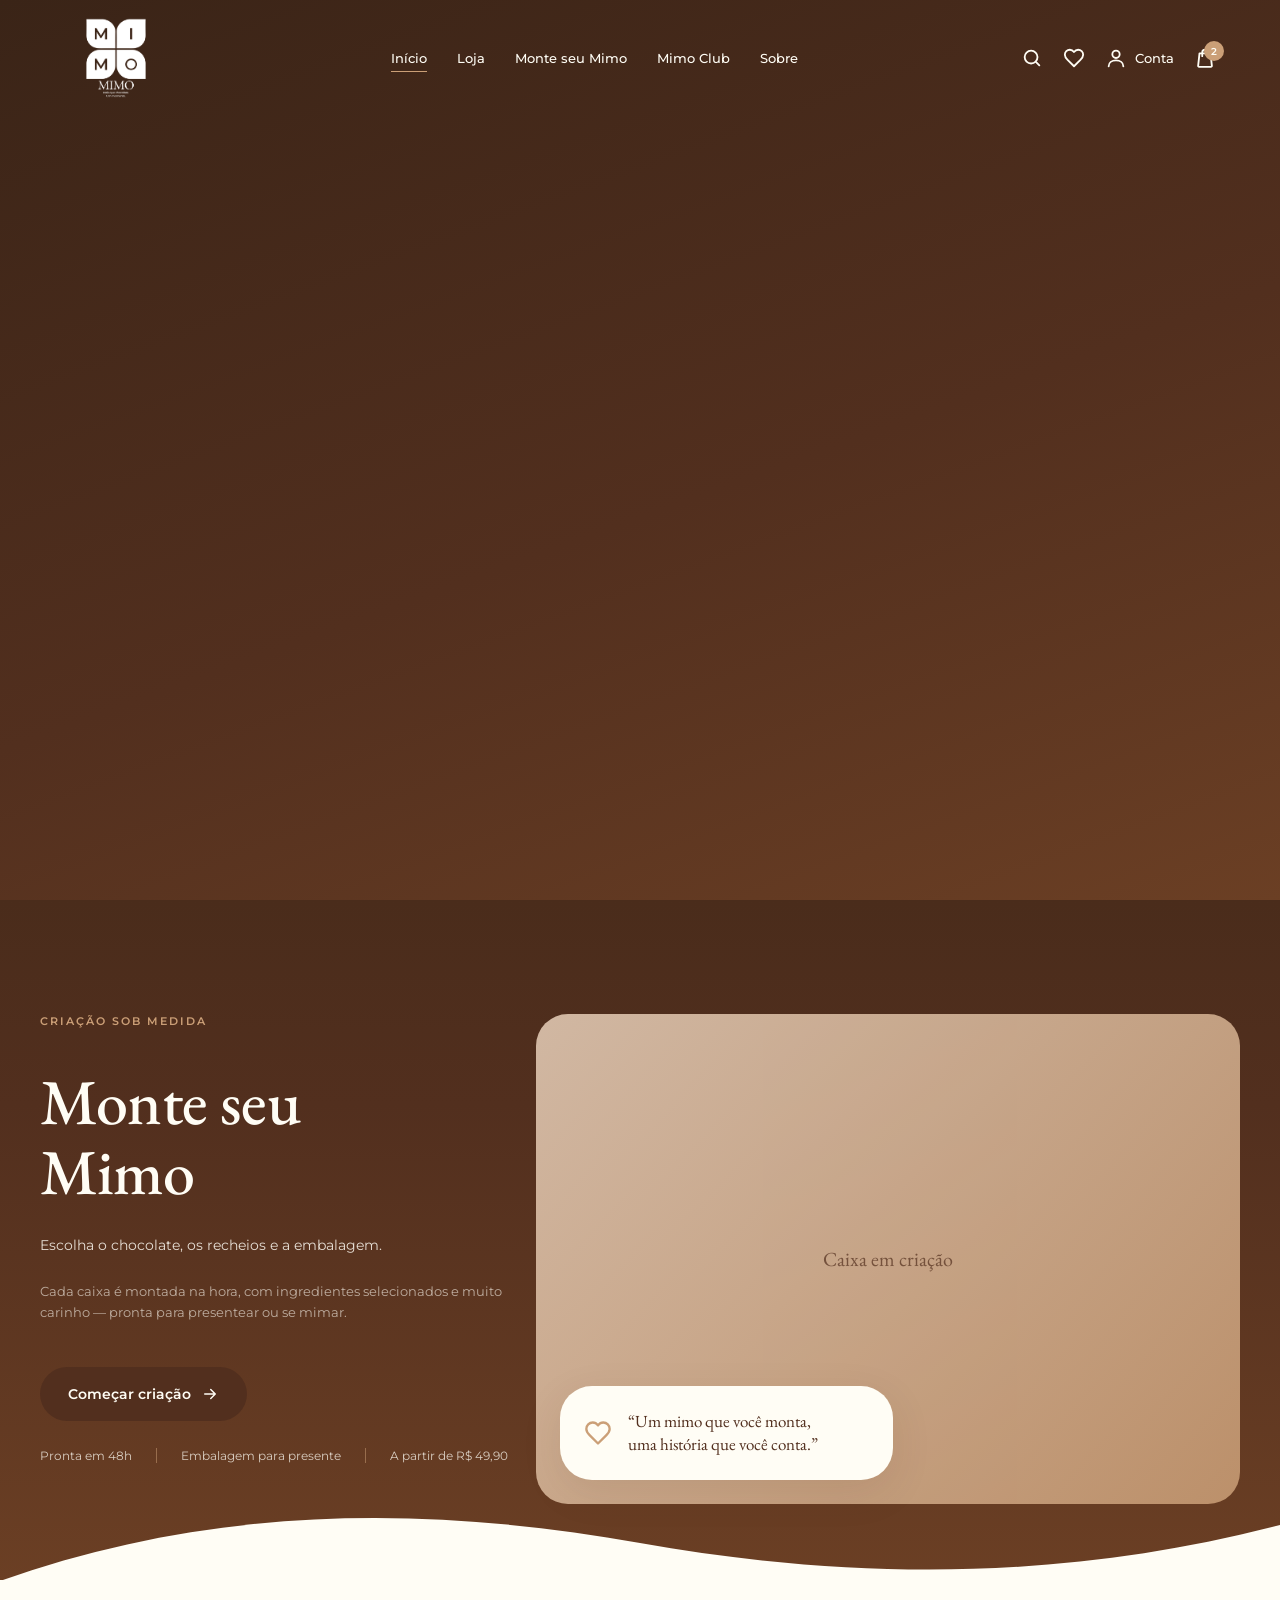
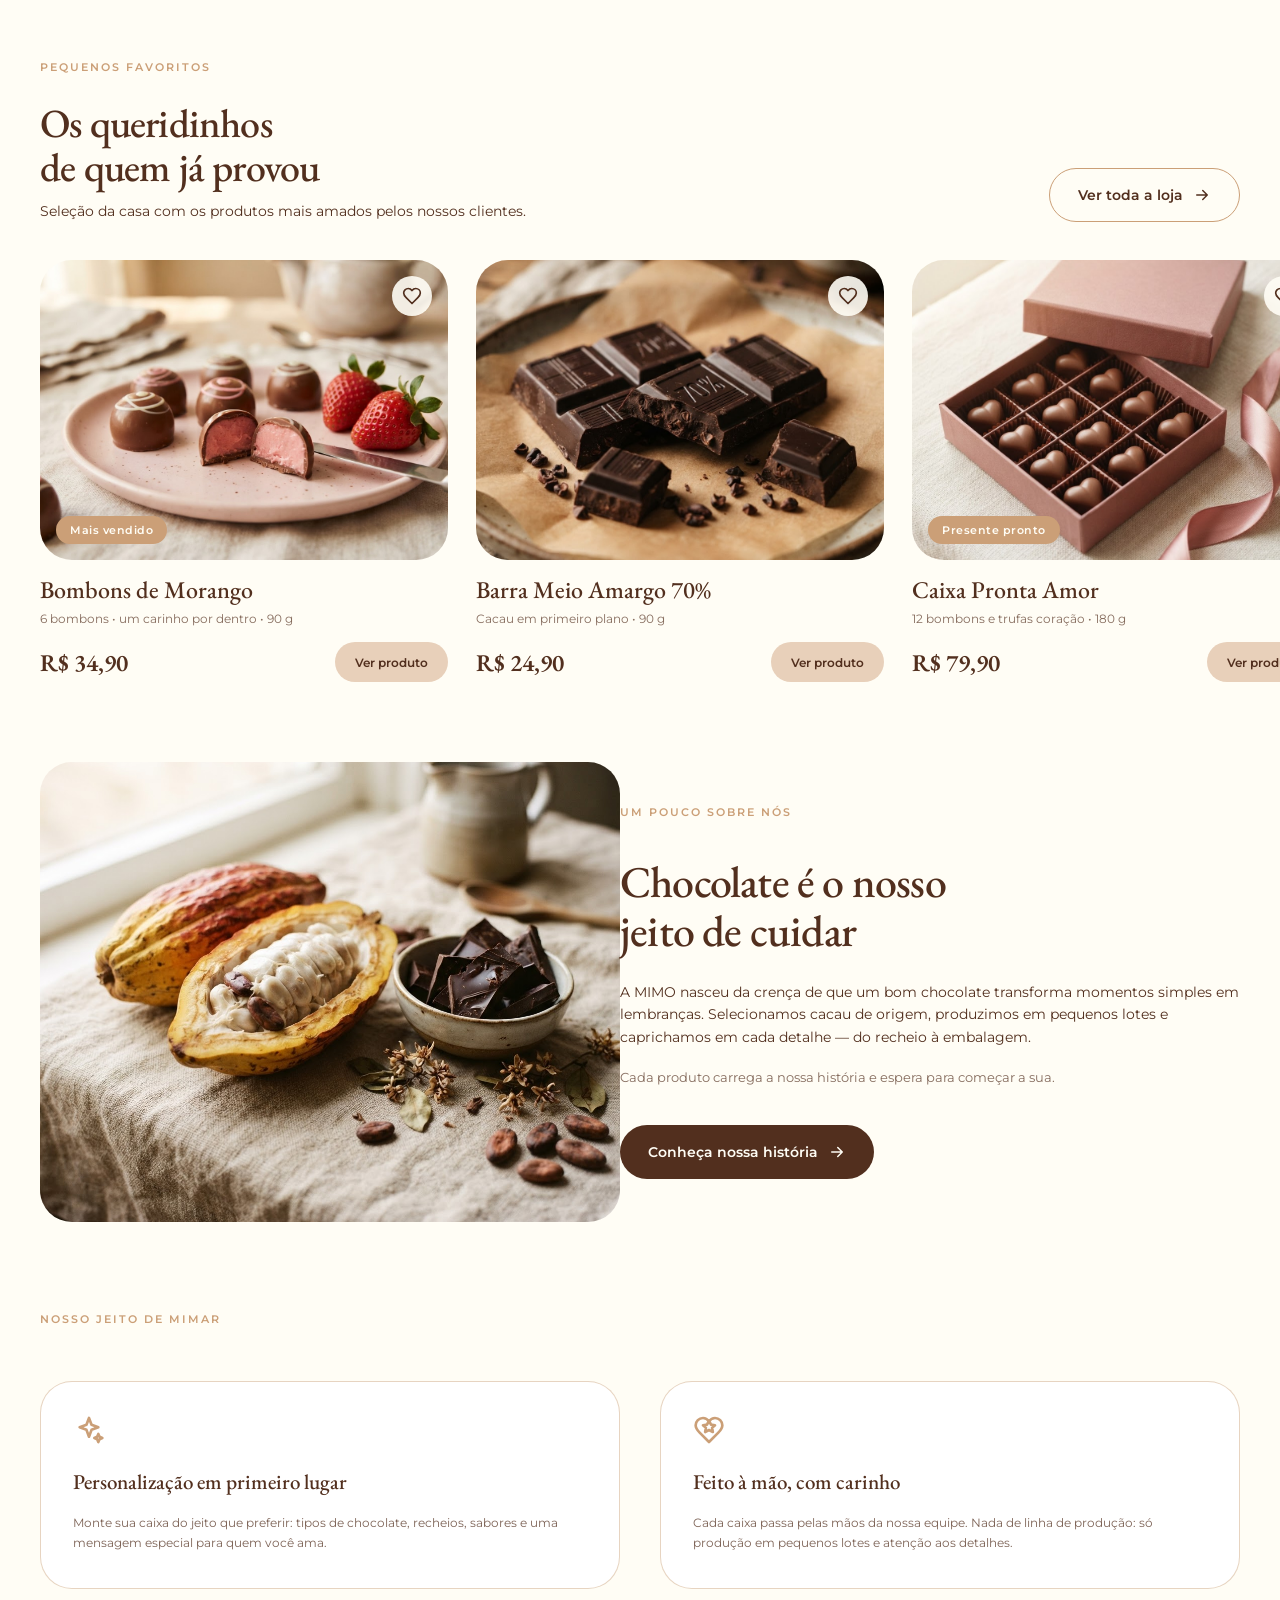
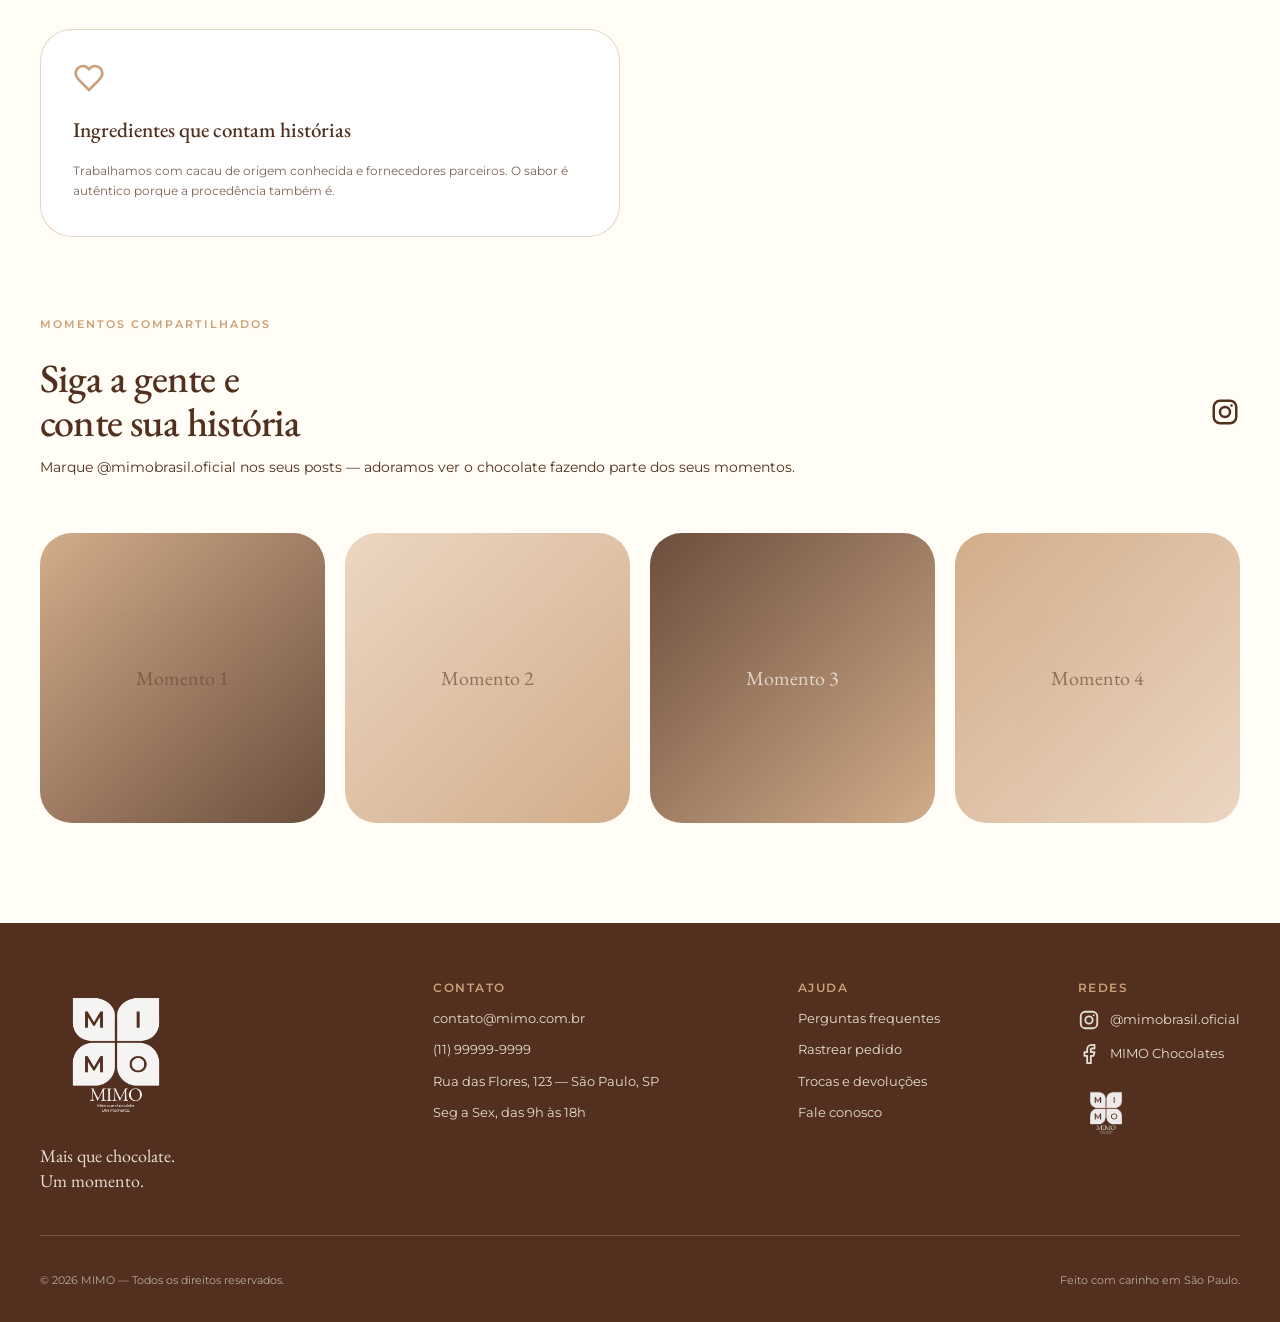
==== commit e0d12b29: "Adiciona vídeo do hero na página Início e atualiza contexto - index.html: <video> com mimo-hero.mp4 " ====
--- a/index.html
+++ b/index.html
@@ -47,12 +47,9 @@
     <!-- ===================== HERO / VÍDEO ===================== -->
     <section class="hero" aria-label="Apresentação em vídeo">
       <div class="hero__media">
-        <!-- TODO: substituir placeholder pelo vídeo real quando disponível -->
-        <div class="hero__placeholder" role="img" aria-label="Vídeo de apresentação da MIMO">
-          <button class="hero__play" aria-label="Reproduzir vídeo">
-            <svg viewBox="0 0 24 24" fill="currentColor"><path d="M8 5.5v13a1 1 0 0 0 1.5.87l11-6.5a1 1 0 0 0 0-1.74l-11-6.5A1 1 0 0 0 8 5.5Z"/></svg>
-          </button>
-        </div>
+        <video class="hero__video" autoplay muted loop playsinline preload="metadata" aria-label="Vídeo de apresentação da MIMO">
+          <source src="assets/vid/mimo-hero.mp4" type="video/mp4">
+        </video>
       </div>
     </section>
 
--- a/assets/css/style.css
+++ b/assets/css/style.css
@@ -219,31 +219,17 @@
    Hero — vídeo placeholder (900px)
    ============================================================ */
 .hero { position: relative; height: 900px; }
-.hero__media, .hero__placeholder {
+.hero__media {
   position: absolute;
   inset: 0;
   background: linear-gradient(160deg, #3a2417 0%, #522F1E 55%, #6b3f24 100%);
 }
-.hero__placeholder {
-  display: flex;
-  align-items: center;
-  justify-content: center;
-}
-.hero__play {
-  width: 96px;
-  height: 96px;
-  border-radius: 50%;
-  background: rgba(255, 253, 245, 0.14);
-  border: 1.5px solid rgba(255, 253, 245, 0.55);
-  backdrop-filter: blur(4px);
-  display: flex;
-  align-items: center;
-  justify-content: center;
-  color: var(--color-creme);
-  transition: transform 0.25s ease, background 0.25s ease;
-}
-.hero__play svg { width: 30px; height: 30px; margin-left: 4px; }
-.hero__play:hover { transform: scale(1.08); background: rgba(255, 253, 245, 0.22); }
+.hero__video {
+  width: 100%;
+  height: 100%;
+  object-fit: cover;
+  display: block;
+}
 
 /* ============================================================
    Monte seu Mimo (y900 → ondulação → fundo creme)
@@ -449,7 +435,7 @@
 
 .value {
   width: 510px;
-  height: 208px;
+  min-height: 208px;
   padding: 32px;
   background: #fff;
   border: 1px solid rgba(203, 159, 119, 0.45);
@@ -583,6 +569,8 @@
 @media (max-width: 1280px) {
   :root { --margin-page: 40px; }
   .products, .section-head, .about, .custom__inner, .values__grid, .moments__head, .moments__gallery, .footer__grid, .store__content, .breadcrumb, .pdp, .pdp__ingredients, .pdp__reviews, .pdp__related { max-width: none; }
+  .values__grid { flex-wrap: wrap; }
+  .value, .value:nth-child(2), .value:nth-child(3) { width: calc(50% - 20px); }
 }
 @media (max-width: 1100px) {
   .header__nav { display: none; }
